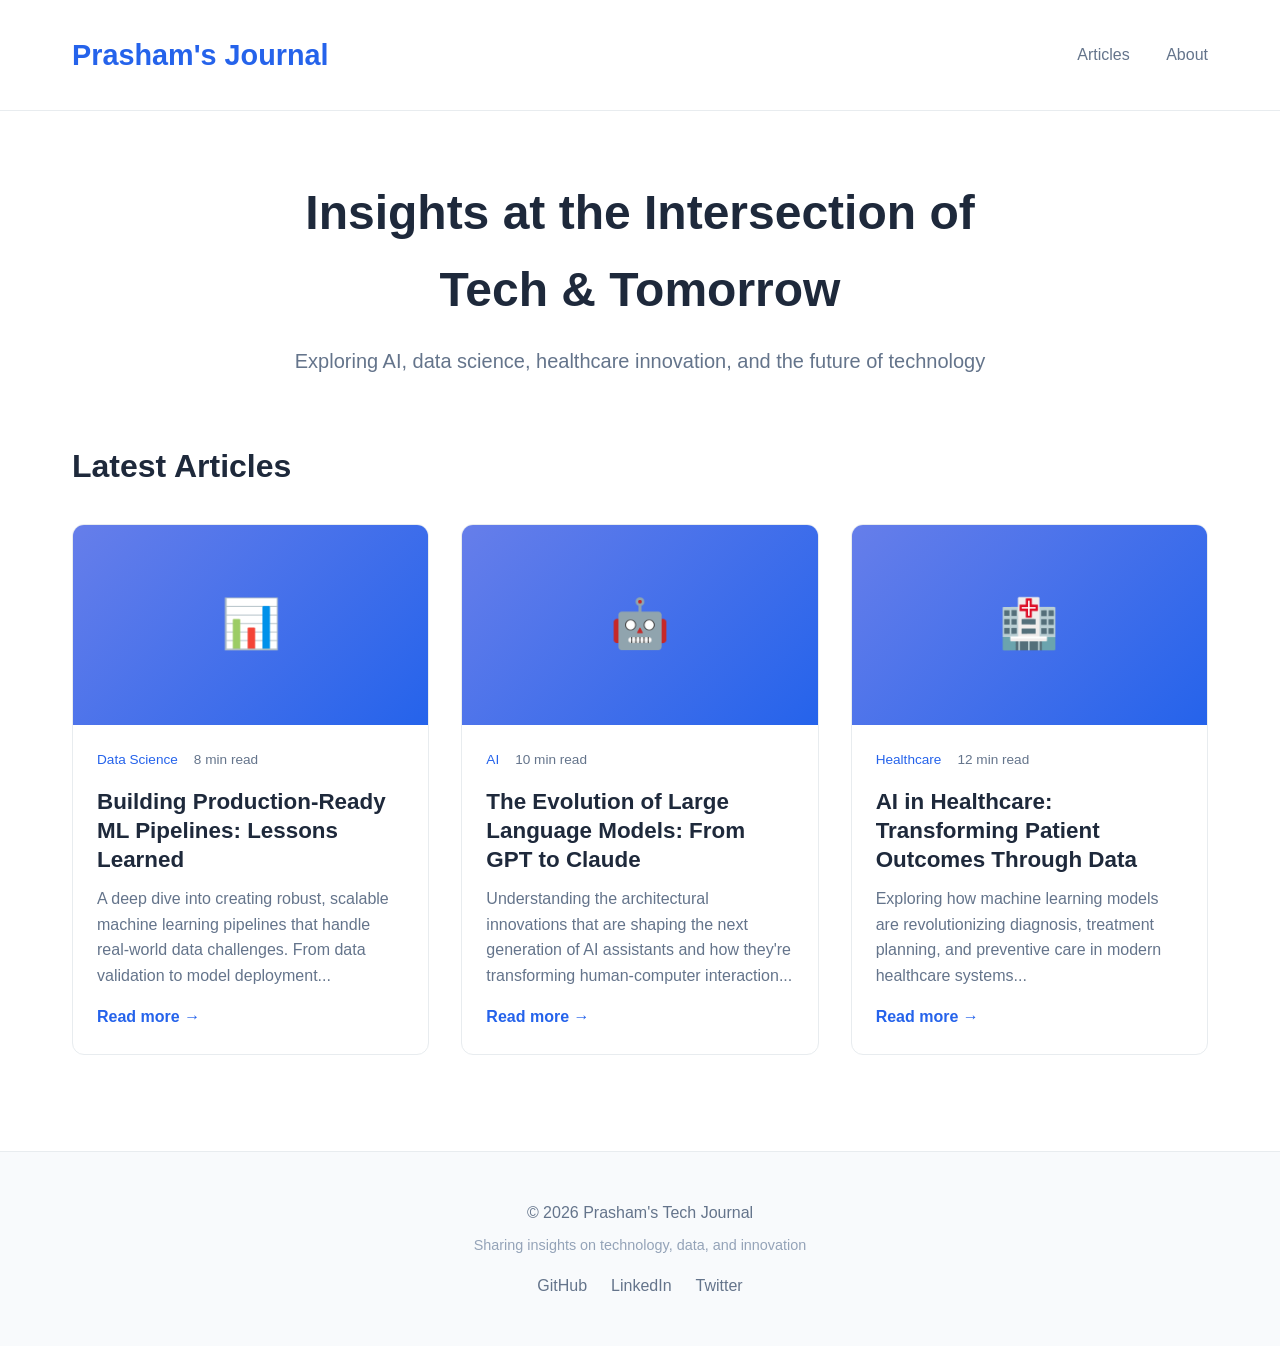
==== index.html @ 16e33901 "Initial commit - Blog website" ====
<!DOCTYPE html>
<html lang="en">
<head>
    <meta charset="UTF-8">
    <meta name="viewport" content="width=device-width, initial-scale=1.0">
    <title>Prasham's Tech Journal</title>
    <style>
        * {
            margin: 0;
            padding: 0;
            box-sizing: border-box;
        }

        body {
            font-family: -apple-system, BlinkMacSystemFont, 'Segoe UI', Roboto, Oxygen, Ubuntu, Cantarell, sans-serif;
            line-height: 1.6;
            color: #2c3e50;
            background: #ffffff;
        }

        /* Header */
        header {
            background: #ffffff;
            border-bottom: 1px solid #e8ecef;
            padding: 2rem 0;
            position: sticky;
            top: 0;
            z-index: 100;
        }

        .header-content {
            max-width: 1200px;
            margin: 0 auto;
            padding: 0 2rem;
            display: flex;
            justify-content: space-between;
            align-items: center;
        }

        .logo {
            font-size: 1.8rem;
            font-weight: 700;
            color: #2563eb;
            text-decoration: none;
            cursor: pointer;
        }

        nav a {
            margin-left: 2rem;
            color: #64748b;
            text-decoration: none;
            font-weight: 500;
            transition: color 0.3s;
            cursor: pointer;
        }

        nav a:hover {
            color: #2563eb;
        }

        /* Hero Section */
        .hero {
            max-width: 800px;
            margin: 4rem auto;
            padding: 0 2rem;
            text-align: center;
        }

        .hero h1 {
            font-size: 3rem;
            color: #1e293b;
            margin-bottom: 1rem;
            font-weight: 800;
        }

        .hero p {
            font-size: 1.25rem;
            color: #64748b;
            margin-bottom: 2rem;
        }

        /* Articles Grid */
        .articles-section {
            max-width: 1200px;
            margin: 4rem auto;
            padding: 0 2rem;
        }

        .section-title {
            font-size: 2rem;
            color: #1e293b;
            margin-bottom: 2rem;
            font-weight: 700;
        }

        .articles-grid {
            display: grid;
            grid-template-columns: repeat(auto-fill, minmax(350px, 1fr));
            gap: 2rem;
        }

        .article-card {
            background: white;
            border-radius: 12px;
            overflow: hidden;
            transition: transform 0.3s, box-shadow 0.3s;
            border: 1px solid #e8ecef;
            cursor: pointer;
        }

        .article-card:hover {
            transform: translateY(-4px);
            box-shadow: 0 12px 24px rgba(37, 99, 235, 0.1);
        }

        .article-image {
            width: 100%;
            height: 200px;
            background: linear-gradient(135deg, #667eea 0%, #2563eb 100%);
            display: flex;
            align-items: center;
            justify-content: center;
            color: white;
            font-size: 3rem;
        }

        .article-content {
            padding: 1.5rem;
        }

        .article-meta {
            display: flex;
            gap: 1rem;
            margin-bottom: 1rem;
            font-size: 0.85rem;
            color: #64748b;
        }

        .article-tag {
            color: #2563eb;
            font-weight: 500;
        }

        .article-title {
            font-size: 1.4rem;
            color: #1e293b;
            margin-bottom: 0.75rem;
            font-weight: 700;
            line-height: 1.3;
        }

        .article-excerpt {
            color: #64748b;
            line-height: 1.6;
            margin-bottom: 1rem;
        }

        .read-more {
            color: #2563eb;
            font-weight: 600;
            text-decoration: none;
            display: inline-flex;
            align-items: center;
            gap: 0.5rem;
            transition: gap 0.3s;
        }

        .read-more:hover {
            gap: 0.75rem;
        }

        /* Full Article View */
        .article-full {
            display: none;
            max-width: 800px;
            margin: 4rem auto;
            padding: 0 2rem;
        }

        .article-full.active {
            display: block;
        }

        .back-button {
            display: inline-flex;
            align-items: center;
            gap: 0.5rem;
            color: #2563eb;
            text-decoration: none;
            font-weight: 600;
            margin-bottom: 2rem;
            cursor: pointer;
            transition: gap 0.3s;
        }

        .back-button:hover {
            gap: 0.75rem;
        }

        .article-full-header {
            margin-bottom: 2rem;
            padding-bottom: 2rem;
            border-bottom: 1px solid #e8ecef;
        }

        .article-full-title {
            font-size: 2.5rem;
            color: #1e293b;
            margin-bottom: 1rem;
            font-weight: 800;
            line-height: 1.2;
        }

        .article-full-meta {
            display: flex;
            gap: 1.5rem;
            color: #64748b;
            font-size: 0.95rem;
        }

        .article-full-content {
            font-size: 1.1rem;
            line-height: 1.8;
            color: #374151;
        }

        .article-full-content h2 {
            font-size: 1.8rem;
            color: #1e293b;
            margin: 2.5rem 0 1rem 0;
            font-weight: 700;
        }

        .article-full-content h3 {
            font-size: 1.4rem;
            color: #1e293b;
            margin: 2rem 0 0.75rem 0;
            font-weight: 600;
        }

        .article-full-content p {
            margin-bottom: 1.5rem;
        }

        .article-full-content ul, .article-full-content ol {
            margin-bottom: 1.5rem;
            padding-left: 2rem;
        }

        .article-full-content li {
            margin-bottom: 0.5rem;
        }

        .article-full-content code {
            background: #f8fafc;
            padding: 0.2rem 0.4rem;
            border-radius: 4px;
            font-family: 'Monaco', 'Courier New', monospace;
            font-size: 0.9em;
            color: #2563eb;
        }

        .article-full-content pre {
            background: #1e293b;
            color: #e2e8f0;
            padding: 1.5rem;
            border-radius: 8px;
            overflow-x: auto;
            margin-bottom: 1.5rem;
        }

        .article-full-content pre code {
            background: none;
            padding: 0;
            color: #e2e8f0;
        }

        .article-full-content blockquote {
            border-left: 4px solid #2563eb;
            padding-left: 1.5rem;
            margin: 1.5rem 0;
            color: #64748b;
            font-style: italic;
        }

        /* Footer */
        footer {
            background: #f8fafc;
            border-top: 1px solid #e8ecef;
            padding: 3rem 0;
            margin-top: 6rem;
            text-align: center;
        }

        .footer-content {
            max-width: 1200px;
            margin: 0 auto;
            padding: 0 2rem;
        }

        .social-links {
            display: flex;
            justify-content: center;
            gap: 1.5rem;
            margin-top: 1rem;
        }

        .social-links a {
            color: #64748b;
            text-decoration: none;
            transition: color 0.3s;
        }

        .social-links a:hover {
            color: #2563eb;
        }

        /* About Section */
        .about-section {
            display: none;
            max-width: 800px;
            margin: 4rem auto;
            padding: 0 2rem;
        }

        .about-section.active {
            display: block;
        }

        .about-content {
            font-size: 1.1rem;
            line-height: 1.8;
            color: #374151;
        }

        /* Responsive */
        @media (max-width: 768px) {
            .hero h1 {
                font-size: 2rem;
            }

            .articles-grid {
                grid-template-columns: 1fr;
            }

            .article-full-title {
                font-size: 2rem;
            }

            nav {
                display: none;
            }
        }

        .hidden {
            display: none !important;
        }
    </style>
</head>
<body>
    <header>
        <div class="header-content">
            <a class="logo" onclick="showHome()">Prasham's Journal</a>
            <nav>
                <a onclick="showHome()">Articles</a>
                <a onclick="showAbout()">About</a>
            </nav>
        </div>
    </header>

    <!-- Home View -->
    <div id="homeView">
        <section class="hero">
            <h1>Insights at the Intersection of Tech & Tomorrow</h1>
            <p>Exploring AI, data science, healthcare innovation, and the future of technology</p>
        </section>

        <section class="articles-section">
            <h2 class="section-title">Latest Articles</h2>
            <div class="articles-grid" id="articlesGrid">
                <div class="article-card" onclick="showArticle(1)">
                    <div class="article-image">📊</div>
                    <div class="article-content">
                        <div class="article-meta">
                            <span class="article-tag">Data Science</span>
                            <span>8 min read</span>
                        </div>
                        <h3 class="article-title">Building Production-Ready ML Pipelines: Lessons Learned</h3>
                        <p class="article-excerpt">A deep dive into creating robust, scalable machine learning pipelines that handle real-world data challenges. From data validation to model deployment...</p>
                        <span class="read-more">Read more →</span>
                    </div>
                </div>

                <div class="article-card" onclick="showArticle(2)">
                    <div class="article-image">🤖</div>
                    <div class="article-content">
                        <div class="article-meta">
                            <span class="article-tag">AI</span>
                            <span>10 min read</span>
                        </div>
                        <h3 class="article-title">The Evolution of Large Language Models: From GPT to Claude</h3>
                        <p class="article-excerpt">Understanding the architectural innovations that are shaping the next generation of AI assistants and how they're transforming human-computer interaction...</p>
                        <span class="read-more">Read more →</span>
                    </div>
                </div>

                <div class="article-card" onclick="showArticle(3)">
                    <div class="article-image">🏥</div>
                    <div class="article-content">
                        <div class="article-meta">
                            <span class="article-tag">Healthcare</span>
                            <span>12 min read</span>
                        </div>
                        <h3 class="article-title">AI in Healthcare: Transforming Patient Outcomes Through Data</h3>
                        <p class="article-excerpt">Exploring how machine learning models are revolutionizing diagnosis, treatment planning, and preventive care in modern healthcare systems...</p>
                        <span class="read-more">Read more →</span>
                    </div>
                </div>
            </div>
        </section>
    </div>

    <!-- Article Full View -->
    <div id="articleView" class="article-full">
        <a class="back-button" onclick="showHome()">← Back to articles</a>
        <div id="articleContent"></div>
    </div>

    <!-- About Section -->
    <div id="aboutView" class="about-section">
        <a class="back-button" onclick="showHome()">← Back to articles</a>
        <h1 class="section-title">About</h1>
        <div class="about-content">
            <p>Welcome to my corner of the internet where I share insights on technology, data science, and innovation.</p>
            
            <p>I'm Prasham, currently pursuing my MS in Information Systems at Northeastern University. My passion lies at the intersection of data science, machine learning, and real-world problem-solving.</p>
            
            <p>Through this blog, I explore emerging trends in AI, share practical experiences from building data pipelines and ML systems, and discuss how technology is reshaping industries from healthcare to finance.</p>
            
            <p>When I'm not writing code or analyzing data, you'll find me exploring new technologies, contributing to open-source projects, and learning something new every day.</p>
        </div>
    </div>

    <footer>
        <div class="footer-content">
            <p style="color: #64748b; margin-bottom: 0.5rem;">© 2026 Prasham's Tech Journal</p>
            <p style="color: #94a3b8; font-size: 0.9rem;">Sharing insights on technology, data, and innovation</p>
            <div class="social-links">
                <a href="https://github.com/yourusername" target="_blank">GitHub</a>
                <a href="https://linkedin.com/in/yourusername" target="_blank">LinkedIn</a>
                <a href="https://twitter.com/yourusername" target="_blank">Twitter</a>
            </div>
        </div>
    </footer>

    <script>
        // Sample article data - Replace with your own articles
        const articles = {
            1: {
                title: "Building Production-Ready ML Pipelines: Lessons Learned",
                tag: "Data Science",
                readTime: "8 min read",
                date: "January 25, 2026",
                content: `
                    <h2>Introduction</h2>
                    <p>Building machine learning pipelines that work reliably in production is one of the most challenging aspects of data science. While training a model in a Jupyter notebook is straightforward, deploying it to serve real users requires careful consideration of data quality, model monitoring, and system design.</p>

                    <p>Over the past year, I've built several ML pipelines from scratch, and I've learned valuable lessons about what makes them robust and maintainable. In this article, I'll share the key principles and practices that have helped me create production-ready systems.</p>

                    <h2>The Foundation: Data Validation</h2>
                    <p>The most critical component of any ML pipeline isn't the model—it's the data validation layer. Your model is only as good as the data it receives, and production data is messy, inconsistent, and full of surprises.</p>

                    <p>Here's what I've learned to validate:</p>
                    <ul>
                        <li>Schema validation: Ensure columns exist and have expected types</li>
                        <li>Value ranges: Check that numerical features fall within reasonable bounds</li>
                        <li>Missing data patterns: Monitor which fields are null and how often</li>
                        <li>Distribution drift: Compare incoming data distributions to training data</li>
                    </ul>

                    <h2>Handling Data Leakage</h2>
                    <p>One of the most insidious problems in ML pipelines is data leakage. I once built a model that achieved 95% accuracy in validation but completely failed in production. The culprit? A feature that inadvertently contained information about the target variable.</p>

                    <p>The lesson: Always implement strict temporal splits in your data, ensure your feature engineering pipeline can't access future information, and regularly audit your features for potential leakage.</p>

                    <h2>Model Deployment Strategies</h2>
                    <p>Deploying models safely requires more than just putting them behind an API. I've found that implementing a phased rollout strategy is essential. Start with a small percentage of traffic, monitor key metrics closely, and gradually increase exposure as confidence builds.</p>

                    <h3>Key Metrics to Monitor</h3>
                    <ul>
                        <li>Prediction latency and throughput</li>
                        <li>Model accuracy on live data</li>
                        <li>Feature distribution shifts</li>
                        <li>System resource utilization</li>
                    </ul>

                    <h2>Conclusion</h2>
                    <p>Building production ML pipelines is as much about engineering discipline as it is about data science. The key is to start with strong foundations—robust data validation, careful feature engineering, and comprehensive monitoring—and iterate from there.</p>

                    <p>Remember: a simple model that runs reliably in production is infinitely more valuable than a complex model that only works on your laptop.</p>
                `
            },
            2: {
                title: "The Evolution of Large Language Models: From GPT to Claude",
                tag: "AI",
                readTime: "10 min read",
                date: "January 20, 2026",
                content: `
                    <h2>The Transformer Revolution</h2>
                    <p>The story of modern large language models begins with a single paper: "Attention Is All You Need" published by Google researchers in 2017. This paper introduced the Transformer architecture, which would become the foundation for every major language model we use today.</p>

                    <p>What made Transformers special? Unlike previous sequence models that processed text word by word, Transformers could attend to all words simultaneously, capturing long-range dependencies and contextual relationships that earlier models missed.</p>

                    <h2>The GPT Family: Scaling Up</h2>
                    <p>OpenAI's GPT (Generative Pre-trained Transformer) series demonstrated that language models could be dramatically improved simply by making them bigger and training them on more data. Each iteration brought new capabilities:</p>

                    <ul>
                        <li><strong>GPT-1 (2018):</strong> Showed that pre-training on large text corpora could improve downstream tasks</li>
                        <li><strong>GPT-2 (2019):</strong> Generated surprisingly coherent text, raising concerns about misuse</li>
                        <li><strong>GPT-3 (2020):</strong> Achieved few-shot learning, performing new tasks from just a few examples</li>
                        <li><strong>GPT-4 (2023):</strong> Added multimodal capabilities and significantly improved reasoning</li>
                    </ul>

                    <h2>Claude: A Different Approach</h2>
                    <p>Anthropic's Claude represents a different philosophy in AI development. Rather than simply maximizing capabilities, Claude's development has focused on safety, helpfulness, and harmlessness from the ground up.</p>

                    <p>The key innovation is Constitutional AI, a training approach where the model learns to critique and revise its own responses according to a set of principles. This creates models that are not just powerful, but also aligned with human values.</p>

                    <h2>The Technical Challenges</h2>
                    <p>Building these models isn't just about throwing more compute at the problem. Engineers face incredible challenges:</p>

                    <h3>Training Stability</h3>
                    <p>Training models with billions of parameters is notoriously unstable. Small changes in learning rates or initialization can cause training to diverge, wasting millions of dollars in compute costs.</p>

                    <h3>Context Length</h3>
                    <p>The Transformer's attention mechanism scales quadratically with sequence length, making long contexts prohibitively expensive. Recent innovations like flash attention and sparse attention patterns are making longer contexts feasible.</p>

                    <h2>What's Next?</h2>
                    <p>The field is moving rapidly in several directions. We're seeing progress in multimodal models that can understand images, video, and audio alongside text. Researchers are exploring ways to make models more efficient, reducing the enormous computational costs of current systems.</p>

                    <p>Perhaps most exciting is work on improving reasoning capabilities. Current models often struggle with multi-step logical reasoning and mathematical problem-solving. The next generation of models will likely be much better at these tasks.</p>

                    <h2>Conclusion</h2>
                    <p>We're still in the early days of large language models. As impressive as GPT-4 and Claude are, they're likely just the beginning. The combination of better architectures, more efficient training methods, and a deeper understanding of alignment will lead to AI systems that are more capable, more reliable, and more beneficial to humanity.</p>
                `
            },
            3: {
                title: "AI in Healthcare: Transforming Patient Outcomes Through Data",
                tag: "Healthcare",
                readTime: "12 min read",
                date: "January 15, 2026",
                content: `
                    <h2>The Healthcare Data Revolution</h2>
                    <p>Healthcare is drowning in data. Every patient visit, lab test, imaging scan, and genetic sequencing generates massive amounts of information. Yet, historically, much of this data has been siloed, unstructured, and underutilized. AI is changing that, transforming how we diagnose diseases, plan treatments, and predict outcomes.</p>

                    <h2>Medical Imaging: AI's First Success Story</h2>
                    <p>Medical imaging was one of the first areas where AI demonstrated superhuman performance. Deep learning models can now detect patterns in X-rays, CT scans, and MRIs that human radiologists might miss.</p>

                    <h3>Real-World Impact</h3>
                    <p>At many hospitals, AI systems now serve as a "second reader," flagging potentially concerning findings for radiologists to review. Studies have shown that AI-assisted diagnosis can:</p>
                    <ul>
                        <li>Reduce false negatives in cancer screening by up to 15%</li>
                        <li>Decrease time-to-diagnosis for critical conditions like stroke</li>
                        <li>Free up radiologists to focus on complex cases requiring human judgment</li>
                    </ul>

                    <h2>Predictive Analytics: Preventing Problems Before They Start</h2>
                    <p>Perhaps even more powerful than diagnosis is prediction. Machine learning models can analyze electronic health records to identify patients at high risk of complications before they occur.</p>

                    <h3>Sepsis Prediction</h3>
                    <p>Sepsis, a life-threatening response to infection, kills over 250,000 Americans annually. Early detection is crucial, but symptoms are often subtle and easy to miss.</p>

                    <p>AI models trained on vital signs, lab results, and clinical notes can predict sepsis onset hours before traditional methods, giving clinicians precious time to intervene. Some hospitals using these systems have reduced sepsis mortality by over 20%.</p>

                    <h2>Drug Discovery: Accelerating the Pipeline</h2>
                    <p>Developing new drugs traditionally takes 10-15 years and costs billions of dollars. AI is compressing these timelines dramatically by predicting which molecules are likely to be effective, safe, and manufacturable.</p>

                    <p>AlphaFold's breakthrough in protein structure prediction has been particularly transformative. By accurately predicting how proteins fold, it's helping researchers understand disease mechanisms and design better drugs.</p>

                    <h2>The Challenges Ahead</h2>
                    <p>Despite enormous promise, AI in healthcare faces significant hurdles:</p>

                    <h3>Data Quality and Bias</h3>
                    <p>Healthcare data is messy, inconsistent, and often biased. Models trained predominantly on data from certain demographic groups may perform poorly for others. Ensuring fairness and equity is critical.</p>

                    <h3>Clinical Integration</h3>
                    <p>The best AI model is useless if clinicians don't trust it or can't integrate it into their workflow. Systems need to be transparent, explainable, and designed with end-users in mind.</p>

                    <h3>Regulatory Complexity</h3>
                    <p>Medical AI systems must meet rigorous safety and efficacy standards. Regulatory frameworks are still evolving to keep pace with rapid technological advancement.</p>

                    <h2>Privacy and Security</h2>
                    <p>Healthcare data is among the most sensitive information we have. Ensuring that AI systems protect patient privacy while still enabling valuable insights requires sophisticated techniques like federated learning and differential privacy.</p>

                    <h2>The Path Forward</h2>
                    <p>The future of AI in healthcare isn't about replacing doctors—it's about augmenting their capabilities. AI can handle routine tasks, flag potential issues, and provide decision support, freeing clinicians to focus on what humans do best: empathy, judgment, and complex reasoning.</p>

                    <p>As these technologies mature, we'll likely see:</p>
                    <ul>
                        <li>Truly personalized medicine, with treatments tailored to individual genetic profiles</li>
                        <li>Proactive healthcare that prevents disease rather than just treating it</li>
                        <li>Democratized access to expert-level care, even in underserved areas</li>
                    </ul>

                    <h2>Conclusion</h2>
                    <p>AI in healthcare is not science fiction—it's happening now, in hospitals and clinics around the world. While challenges remain, the potential to save lives, reduce suffering, and make healthcare more effective and accessible is too great to ignore.</p>

                    <p>The question isn't whether AI will transform healthcare, but how quickly we can do it responsibly, ensuring that these powerful tools benefit everyone equitably.</p>
                `
            }
        };

        // Navigation functions
        function showHome() {
            document.getElementById('homeView').classList.remove('hidden');
            document.getElementById('articleView').classList.remove('active');
            document.getElementById('aboutView').classList.remove('active');
            window.scrollTo(0, 0);
        }

        function showAbout() {
            document.getElementById('homeView').classList.add('hidden');
            document.getElementById('articleView').classList.remove('active');
            document.getElementById('aboutView').classList.add('active');
            window.scrollTo(0, 0);
        }

        function showArticle(articleId) {
            const article = articles[articleId];
            if (!article) return;

            const articleContent = document.getElementById('articleContent');
            articleContent.innerHTML = `
                <div class="article-full-header">
                    <h1 class="article-full-title">${article.title}</h1>
                    <div class="article-full-meta">
                        <span class="article-tag">${article.tag}</span>
                        <span>${article.readTime}</span>
                        <span>${article.date}</span>
                    </div>
                </div>
                <div class="article-full-content">
                    ${article.content}
                </div>
            `;

            document.getElementById('homeView').classList.add('hidden');
            document.getElementById('aboutView').classList.remove('active');
            document.getElementById('articleView').classList.add('active');
            window.scrollTo(0, 0);
        }
    </script>
</body>
</html>
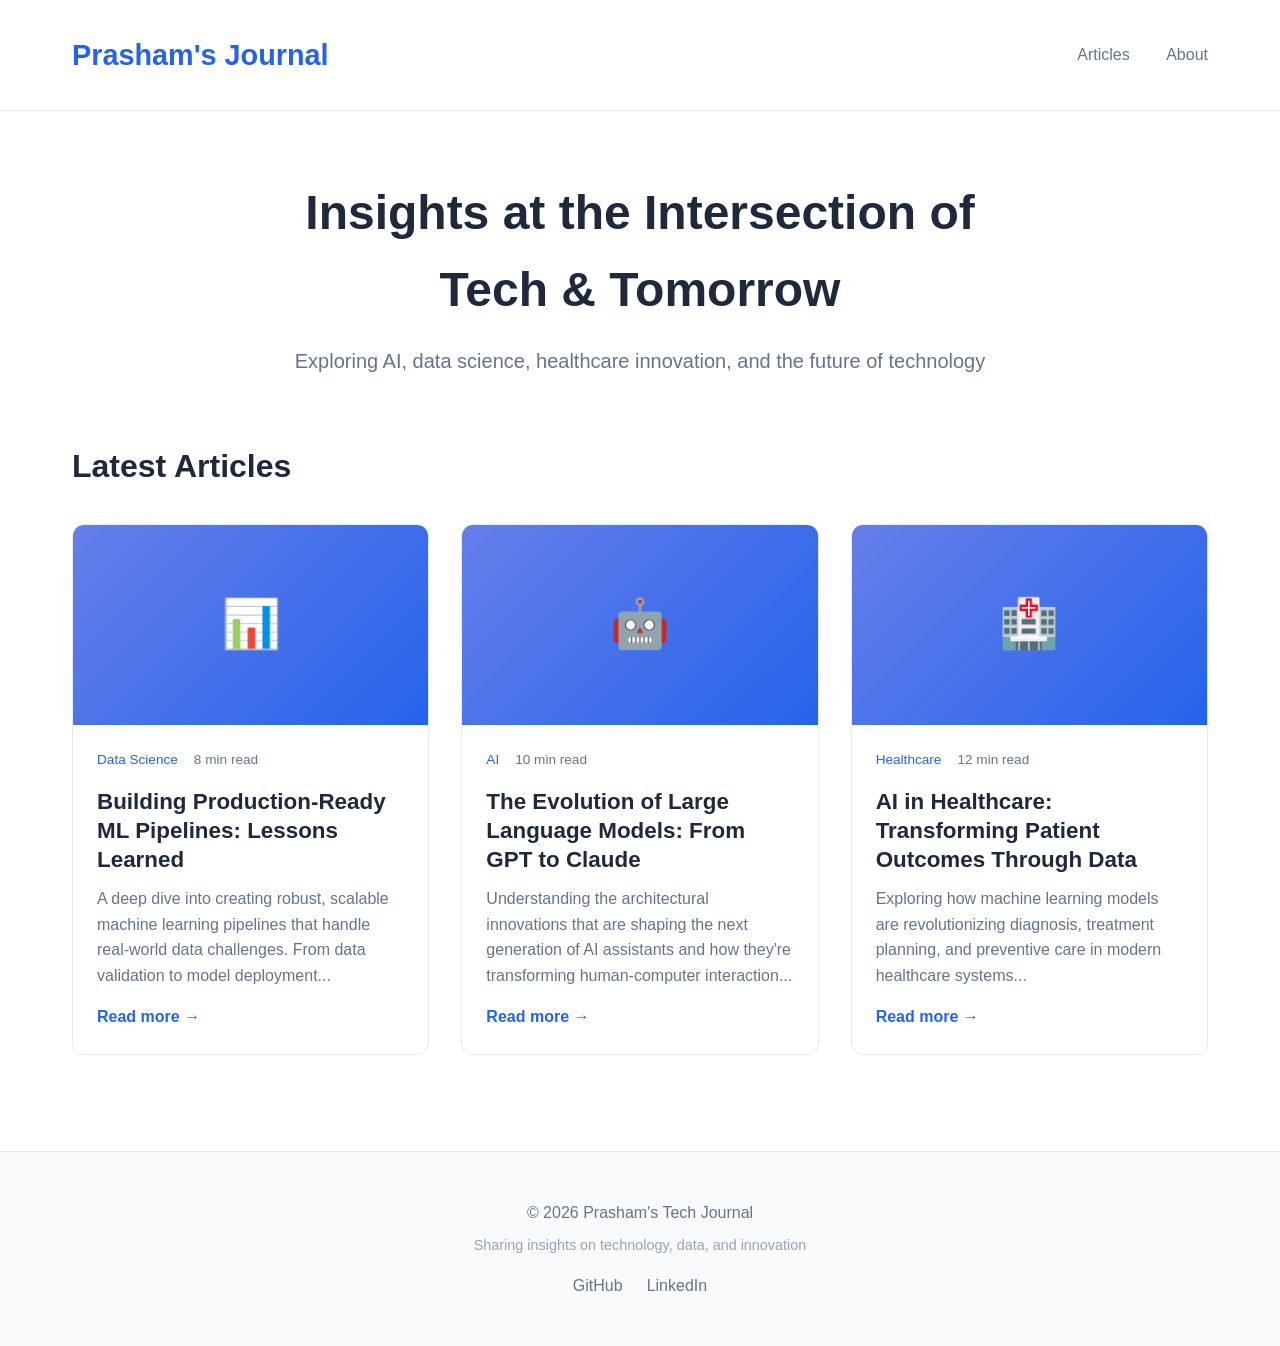
==== commit d8e364a5: "Linkedin" ====
--- a/index.html
+++ b/index.html
@@ -446,9 +446,8 @@
             <p style="color: #64748b; margin-bottom: 0.5rem;">© 2026 Prasham's Tech Journal</p>
             <p style="color: #94a3b8; font-size: 0.9rem;">Sharing insights on technology, data, and innovation</p>
             <div class="social-links">
-                <a href="https://github.com/yourusername" target="_blank">GitHub</a>
-                <a href="https://linkedin.com/in/yourusername" target="_blank">LinkedIn</a>
-                <a href="https://twitter.com/yourusername" target="_blank">Twitter</a>
+                <a href="https://github.com/PrashamNagda" target="_blank">GitHub</a>
+                <a href="https://www.linkedin.com/in/prasham-nagda-a877321b6/" target="_blank">LinkedIn</a>
             </div>
         </div>
     </footer>
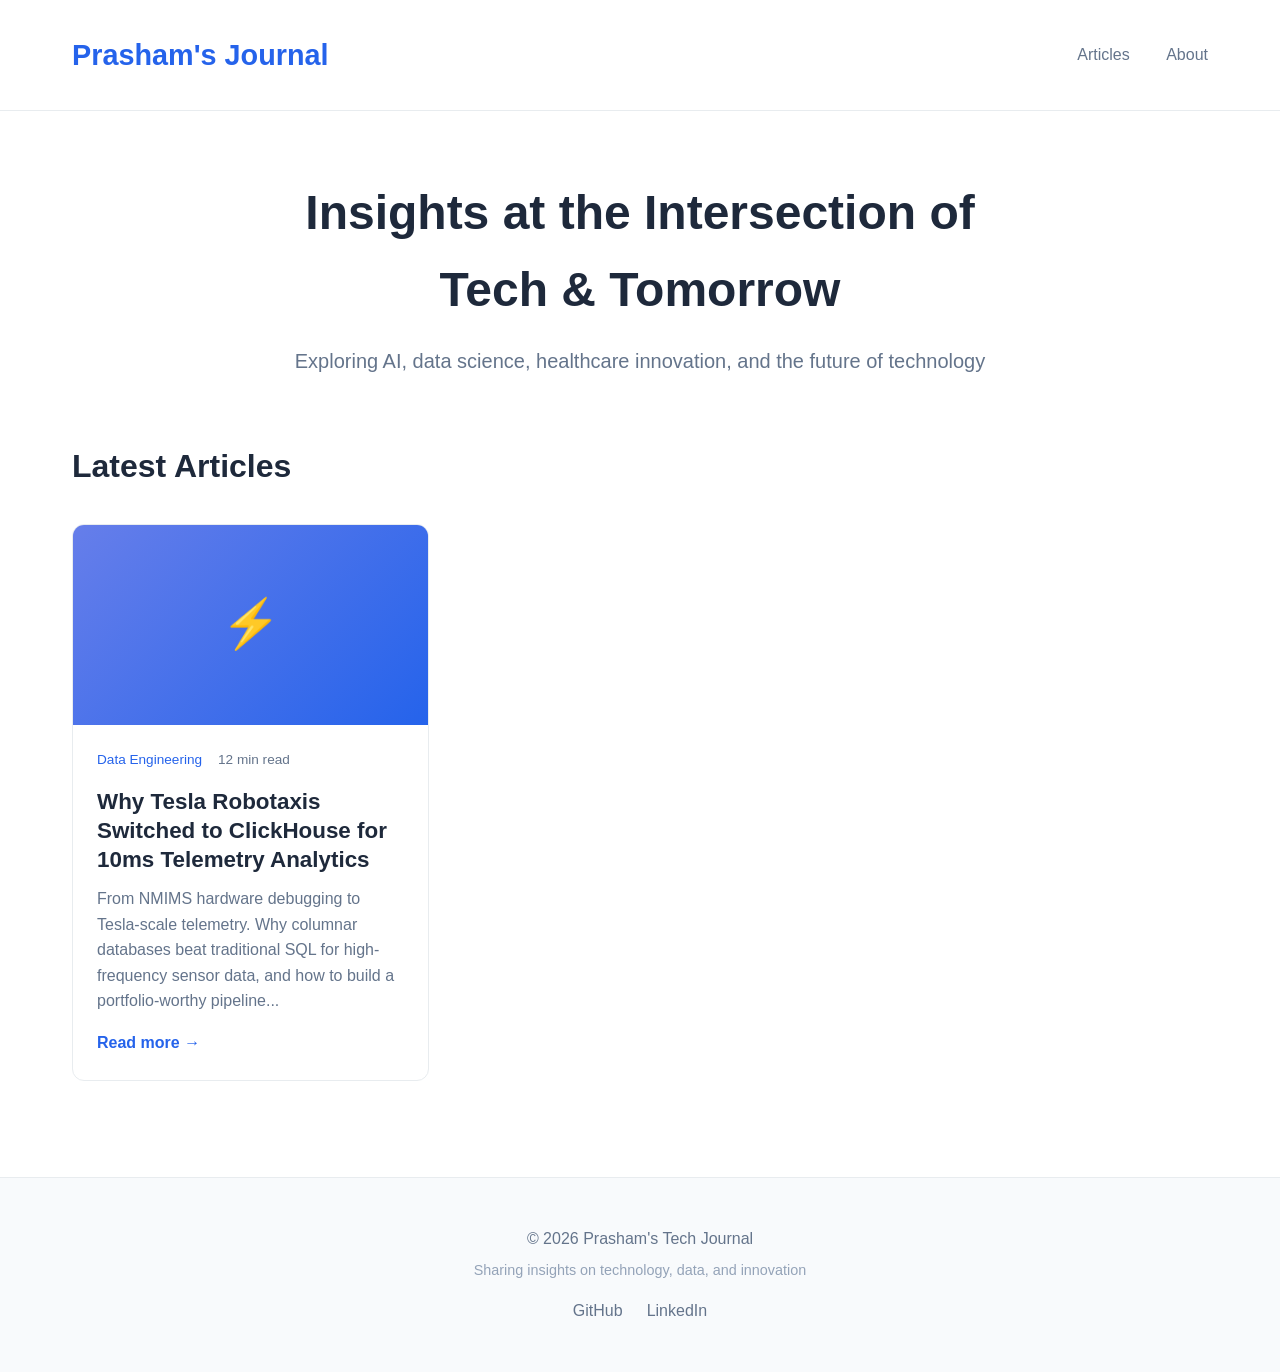
==== commit 43a0401e: "Tesla" ====
--- a/index.html
+++ b/index.html
@@ -379,40 +379,14 @@
             <h2 class="section-title">Latest Articles</h2>
             <div class="articles-grid" id="articlesGrid">
                 <div class="article-card" onclick="showArticle(1)">
-                    <div class="article-image">📊</div>
+                    <div class="article-image">⚡</div>
                     <div class="article-content">
                         <div class="article-meta">
-                            <span class="article-tag">Data Science</span>
-                            <span>8 min read</span>
-                        </div>
-                        <h3 class="article-title">Building Production-Ready ML Pipelines: Lessons Learned</h3>
-                        <p class="article-excerpt">A deep dive into creating robust, scalable machine learning pipelines that handle real-world data challenges. From data validation to model deployment...</p>
-                        <span class="read-more">Read more →</span>
-                    </div>
-                </div>
-
-                <div class="article-card" onclick="showArticle(2)">
-                    <div class="article-image">🤖</div>
-                    <div class="article-content">
-                        <div class="article-meta">
-                            <span class="article-tag">AI</span>
-                            <span>10 min read</span>
-                        </div>
-                        <h3 class="article-title">The Evolution of Large Language Models: From GPT to Claude</h3>
-                        <p class="article-excerpt">Understanding the architectural innovations that are shaping the next generation of AI assistants and how they're transforming human-computer interaction...</p>
-                        <span class="read-more">Read more →</span>
-                    </div>
-                </div>
-
-                <div class="article-card" onclick="showArticle(3)">
-                    <div class="article-image">🏥</div>
-                    <div class="article-content">
-                        <div class="article-meta">
-                            <span class="article-tag">Healthcare</span>
+                            <span class="article-tag">Data Engineering</span>
                             <span>12 min read</span>
                         </div>
-                        <h3 class="article-title">AI in Healthcare: Transforming Patient Outcomes Through Data</h3>
-                        <p class="article-excerpt">Exploring how machine learning models are revolutionizing diagnosis, treatment planning, and preventive care in modern healthcare systems...</p>
+                        <h3 class="article-title">Why Tesla Robotaxis Switched to ClickHouse for 10ms Telemetry Analytics</h3>
+                        <p class="article-excerpt">From NMIMS hardware debugging to Tesla-scale telemetry. Why columnar databases beat traditional SQL for high-frequency sensor data, and how to build a portfolio-worthy pipeline...</p>
                         <span class="read-more">Read more →</span>
                     </div>
                 </div>
@@ -456,155 +430,64 @@
         // Sample article data - Replace with your own articles
         const articles = {
             1: {
-                title: "Building Production-Ready ML Pipelines: Lessons Learned",
-                tag: "Data Science",
-                readTime: "8 min read",
-                date: "January 25, 2026",
+                title: "Why Tesla Robotaxis Switched to ClickHouse for 10ms Telemetry Analytics",
+                tag: "Data Engineering",
+                readTime: "12 min read",
+                date: "January 27, 2026",
                 content: `
-                    <h2>Introduction</h2>
-                    <p>Building machine learning pipelines that work reliably in production is one of the most challenging aspects of data science. While training a model in a Jupyter notebook is straightforward, deploying it to serve real users requires careful consideration of data quality, model monitoring, and system design.</p>
-
-                    <p>Over the past year, I've built several ML pipelines from scratch, and I've learned valuable lessons about what makes them robust and maintainable. In this article, I'll share the key principles and practices that have helped me create production-ready systems.</p>
-
-                    <h2>The Foundation: Data Validation</h2>
-                    <p>The most critical component of any ML pipeline isn't the model—it's the data validation layer. Your model is only as good as the data it receives, and production data is messy, inconsistent, and full of surprises.</p>
-
-                    <p>Here's what I've learned to validate:</p>
+                    <p><em>Listen, if you're still trying to pipe high-frequency sensor data into a standard relational database, you're not just behind—you're basically trying to win a Formula 1 race in a rickshaw.</em></p>
+
+                    <p>Back at NMIMS Mumbai, I was knee-deep in hardware, debugging drivetrain faults for Drishti Works beach robots. The real headache? We had a 40% fault rate because we couldn't see the data fast enough to stop a failure before it happened. We were flying blind. Fast forward to my time at Northeastern, and the scale has shifted from a few robots to millions of devices.</p>
+
+                    <p>In 2026, the industry standard for this kind of "holy crap, that's a lot of data" problem isn't Postgres or even a standard Snowflake setup. It's ClickHouse. Here's why the big players like Tesla are ditching traditional row-based storage for columnar speed, and how you can build a pipeline that recruiters will actually respect.</p>
+
+                    <h2>The 1TB/Hour Problem: Why Postgres Chokes</h2>
+                    
+                    <p>Most people start with Postgres because it's reliable. But when you're dealing with Tesla-level telemetry—think GPS, battery thermals, LiDAR state, and drivetrain torque—you're hitting millions of rows per second.</p>
+
+                    <p>Postgres is row-oriented. To find the average battery temp of every Model 3 in Boston over the last hour, it has to scan every single row and every single column in those rows. It's slow. It's expensive. It's a bottleneck.</p>
+
+                    <p>ClickHouse is column-oriented. If you only need "Temperature" and "Timestamp," it only reads those two columns. It ignores the rest of the metadata. On the HackerNews frontpage, the consensus is clear: for OLAP (Online Analytical Processing) at the edge, if you aren't using a columnar store, you're burning money on compute.</p>
+
+                    <h2>The Real-World Stack: Tinybird + ClickHouse + Kafka</h2>
+                    
+                    <p>In 2026, nobody is manually writing <code>INSERT</code> statements for telemetry. The architecture shipping at top-tier startups looks like this:</p>
+
+                    <ol>
+                        <li><strong>The Edge (The "NMIMS" Layer):</strong> ESP32-S3 or Coral TPUs running Zephyr RTOS stream compact Protobuf messages over MQTT.</li>
+                        <li><strong>The Pipeline:</strong> A Kafka or Redpanda cluster ingests the firehose.</li>
+                        <li><strong>The Storage:</strong> ClickHouse consumes directly from Kafka via the <code>Kafka Storage Engine</code>. No intermediate "glue" code that breaks at 3 AM.</li>
+                        <li><strong>The API:</strong> Tinybird sits on top of ClickHouse, turning SQL queries into high-performance REST APIs in seconds.</li>
+                    </ol>
+
+                    <p>When I built the duplicate detection dashboard at SynapZen, the real win wasn't just the ML model; it was the Streamlit + PostgreSQL speed. But if I had 11.5 million records instead of 11.5k, Postgres would have folded. Switching to a ClickHouse-backed engine is how you go from "student project" to "enterprise-grade."</p>
+
+                    <h2>The "Secret Sauce": MergeTree Engines</h2>
+                    
+                    <p>If a recruiter asks how you handle high-frequency inserts, don't say "I just save it." Mention the MergeTree engine family.</p>
+
+                    <p>ClickHouse doesn't update rows. It writes parts and merges them in the background. It's designed for immutable, timestamped data. This is exactly what I needed back when I was doing solar power management—writing data as it happens and letting the engine handle the heavy lifting.</p>
+
+                    <p><strong>Pro Tip:</strong> In 2026, use <code>ReplicatedMergeTree</code> with ClickHouse Keeper. It's the "total jugaad" for high availability without the complexity of Zookeeper.</p>
+
+                    <h2>Implementation: How to Build This for Your Portfolio</h2>
+                    
+                    <p>Don't just talk about it—ship it. Here is the exact roadmap I'm using to level up my own portfolio:</p>
+
                     <ul>
-                        <li>Schema validation: Ensure columns exist and have expected types</li>
-                        <li>Value ranges: Check that numerical features fall within reasonable bounds</li>
-                        <li>Missing data patterns: Monitor which fields are null and how often</li>
-                        <li>Distribution drift: Compare incoming data distributions to training data</li>
+                        <li><strong>Step 1: The Mock Firehose.</strong> Use a Python script to mimic 100 "robots" sending JSON telemetry to a Kafka topic.</li>
+                        <li><strong>Step 2: The Direct Consume.</strong> Set up a ClickHouse table with the <code>ENGINE = Kafka</code> setting. Let ClickHouse pull the data itself.</li>
+                        <li><strong>Step 3: The Aggregate.</strong> Create a Materialized View. This is the 2026 way to pre-calculate averages (like my 18% solar efficiency metrics) so your dashboard loads in 10ms, not 10 seconds.</li>
+                        <li><strong>Step 4: The Frontend.</strong> Connect it to Grafana or Evidence.dev.</li>
                     </ul>
 
-                    <h2>Handling Data Leakage</h2>
-                    <p>One of the most insidious problems in ML pipelines is data leakage. I once built a model that achieved 95% accuracy in validation but completely failed in production. The culprit? A feature that inadvertently contained information about the target variable.</p>
-
-                    <p>The lesson: Always implement strict temporal splits in your data, ensure your feature engineering pipeline can't access future information, and regularly audit your features for potential leakage.</p>
-
-                    <h2>Model Deployment Strategies</h2>
-                    <p>Deploying models safely requires more than just putting them behind an API. I've found that implementing a phased rollout strategy is essential. Start with a small percentage of traffic, monitor key metrics closely, and gradually increase exposure as confidence builds.</p>
-
-                    <h3>Key Metrics to Monitor</h3>
-                    <ul>
-                        <li>Prediction latency and throughput</li>
-                        <li>Model accuracy on live data</li>
-                        <li>Feature distribution shifts</li>
-                        <li>System resource utilization</li>
-                    </ul>
-
-                    <h2>Conclusion</h2>
-                    <p>Building production ML pipelines is as much about engineering discipline as it is about data science. The key is to start with strong foundations—robust data validation, careful feature engineering, and comprehensive monitoring—and iterate from there.</p>
-
-                    <p>Remember: a simple model that runs reliably in production is infinitely more valuable than a complex model that only works on your laptop.</p>
-                `
-            },
-            2: {
-                title: "The Evolution of Large Language Models: From GPT to Claude",
-                tag: "AI",
-                readTime: "10 min read",
-                date: "January 20, 2026",
-                content: `
-                    <h2>The Transformer Revolution</h2>
-                    <p>The story of modern large language models begins with a single paper: "Attention Is All You Need" published by Google researchers in 2017. This paper introduced the Transformer architecture, which would become the foundation for every major language model we use today.</p>
-
-                    <p>What made Transformers special? Unlike previous sequence models that processed text word by word, Transformers could attend to all words simultaneously, capturing long-range dependencies and contextual relationships that earlier models missed.</p>
-
-                    <h2>The GPT Family: Scaling Up</h2>
-                    <p>OpenAI's GPT (Generative Pre-trained Transformer) series demonstrated that language models could be dramatically improved simply by making them bigger and training them on more data. Each iteration brought new capabilities:</p>
-
-                    <ul>
-                        <li><strong>GPT-1 (2018):</strong> Showed that pre-training on large text corpora could improve downstream tasks</li>
-                        <li><strong>GPT-2 (2019):</strong> Generated surprisingly coherent text, raising concerns about misuse</li>
-                        <li><strong>GPT-3 (2020):</strong> Achieved few-shot learning, performing new tasks from just a few examples</li>
-                        <li><strong>GPT-4 (2023):</strong> Added multimodal capabilities and significantly improved reasoning</li>
-                    </ul>
-
-                    <h2>Claude: A Different Approach</h2>
-                    <p>Anthropic's Claude represents a different philosophy in AI development. Rather than simply maximizing capabilities, Claude's development has focused on safety, helpfulness, and harmlessness from the ground up.</p>
-
-                    <p>The key innovation is Constitutional AI, a training approach where the model learns to critique and revise its own responses according to a set of principles. This creates models that are not just powerful, but also aligned with human values.</p>
-
-                    <h2>The Technical Challenges</h2>
-                    <p>Building these models isn't just about throwing more compute at the problem. Engineers face incredible challenges:</p>
-
-                    <h3>Training Stability</h3>
-                    <p>Training models with billions of parameters is notoriously unstable. Small changes in learning rates or initialization can cause training to diverge, wasting millions of dollars in compute costs.</p>
-
-                    <h3>Context Length</h3>
-                    <p>The Transformer's attention mechanism scales quadratically with sequence length, making long contexts prohibitively expensive. Recent innovations like flash attention and sparse attention patterns are making longer contexts feasible.</p>
-
-                    <h2>What's Next?</h2>
-                    <p>The field is moving rapidly in several directions. We're seeing progress in multimodal models that can understand images, video, and audio alongside text. Researchers are exploring ways to make models more efficient, reducing the enormous computational costs of current systems.</p>
-
-                    <p>Perhaps most exciting is work on improving reasoning capabilities. Current models often struggle with multi-step logical reasoning and mathematical problem-solving. The next generation of models will likely be much better at these tasks.</p>
-
-                    <h2>Conclusion</h2>
-                    <p>We're still in the early days of large language models. As impressive as GPT-4 and Claude are, they're likely just the beginning. The combination of better architectures, more efficient training methods, and a deeper understanding of alignment will lead to AI systems that are more capable, more reliable, and more beneficial to humanity.</p>
-                `
-            },
-            3: {
-                title: "AI in Healthcare: Transforming Patient Outcomes Through Data",
-                tag: "Healthcare",
-                readTime: "12 min read",
-                date: "January 15, 2026",
-                content: `
-                    <h2>The Healthcare Data Revolution</h2>
-                    <p>Healthcare is drowning in data. Every patient visit, lab test, imaging scan, and genetic sequencing generates massive amounts of information. Yet, historically, much of this data has been siloed, unstructured, and underutilized. AI is changing that, transforming how we diagnose diseases, plan treatments, and predict outcomes.</p>
-
-                    <h2>Medical Imaging: AI's First Success Story</h2>
-                    <p>Medical imaging was one of the first areas where AI demonstrated superhuman performance. Deep learning models can now detect patterns in X-rays, CT scans, and MRIs that human radiologists might miss.</p>
-
-                    <h3>Real-World Impact</h3>
-                    <p>At many hospitals, AI systems now serve as a "second reader," flagging potentially concerning findings for radiologists to review. Studies have shown that AI-assisted diagnosis can:</p>
-                    <ul>
-                        <li>Reduce false negatives in cancer screening by up to 15%</li>
-                        <li>Decrease time-to-diagnosis for critical conditions like stroke</li>
-                        <li>Free up radiologists to focus on complex cases requiring human judgment</li>
-                    </ul>
-
-                    <h2>Predictive Analytics: Preventing Problems Before They Start</h2>
-                    <p>Perhaps even more powerful than diagnosis is prediction. Machine learning models can analyze electronic health records to identify patients at high risk of complications before they occur.</p>
-
-                    <h3>Sepsis Prediction</h3>
-                    <p>Sepsis, a life-threatening response to infection, kills over 250,000 Americans annually. Early detection is crucial, but symptoms are often subtle and easy to miss.</p>
-
-                    <p>AI models trained on vital signs, lab results, and clinical notes can predict sepsis onset hours before traditional methods, giving clinicians precious time to intervene. Some hospitals using these systems have reduced sepsis mortality by over 20%.</p>
-
-                    <h2>Drug Discovery: Accelerating the Pipeline</h2>
-                    <p>Developing new drugs traditionally takes 10-15 years and costs billions of dollars. AI is compressing these timelines dramatically by predicting which molecules are likely to be effective, safe, and manufacturable.</p>
-
-                    <p>AlphaFold's breakthrough in protein structure prediction has been particularly transformative. By accurately predicting how proteins fold, it's helping researchers understand disease mechanisms and design better drugs.</p>
-
-                    <h2>The Challenges Ahead</h2>
-                    <p>Despite enormous promise, AI in healthcare faces significant hurdles:</p>
-
-                    <h3>Data Quality and Bias</h3>
-                    <p>Healthcare data is messy, inconsistent, and often biased. Models trained predominantly on data from certain demographic groups may perform poorly for others. Ensuring fairness and equity is critical.</p>
-
-                    <h3>Clinical Integration</h3>
-                    <p>The best AI model is useless if clinicians don't trust it or can't integrate it into their workflow. Systems need to be transparent, explainable, and designed with end-users in mind.</p>
-
-                    <h3>Regulatory Complexity</h3>
-                    <p>Medical AI systems must meet rigorous safety and efficacy standards. Regulatory frameworks are still evolving to keep pace with rapid technological advancement.</p>
-
-                    <h2>Privacy and Security</h2>
-                    <p>Healthcare data is among the most sensitive information we have. Ensuring that AI systems protect patient privacy while still enabling valuable insights requires sophisticated techniques like federated learning and differential privacy.</p>
-
-                    <h2>The Path Forward</h2>
-                    <p>The future of AI in healthcare isn't about replacing doctors—it's about augmenting their capabilities. AI can handle routine tasks, flag potential issues, and provide decision support, freeing clinicians to focus on what humans do best: empathy, judgment, and complex reasoning.</p>
-
-                    <p>As these technologies mature, we'll likely see:</p>
-                    <ul>
-                        <li>Truly personalized medicine, with treatments tailored to individual genetic profiles</li>
-                        <li>Proactive healthcare that prevents disease rather than just treating it</li>
-                        <li>Democratized access to expert-level care, even in underserved areas</li>
-                    </ul>
-
-                    <h2>Conclusion</h2>
-                    <p>AI in healthcare is not science fiction—it's happening now, in hospitals and clinics around the world. While challenges remain, the potential to save lives, reduce suffering, and make healthcare more effective and accessible is too great to ignore.</p>
-
-                    <p>The question isn't whether AI will transform healthcare, but how quickly we can do it responsibly, ensuring that these powerful tools benefit everyone equitably.</p>
+                    <h2>Final Real-Talk</h2>
+                    
+                    <p>Recruiters at places like Tesla or Amazon aren't looking for people who can write a <code>SELECT *</code>. They want engineers who understand Data Gravity. They want to know you can handle the "Real-time Edge" without the system crashing.</p>
+
+                    <p>Moving from Mumbai to Boston taught me one thing: the tools change, but the hustle to optimize remains the same. Stop building batch pipelines for a real-time world. Learn ClickHouse.</p>
+
+                    <p>NMIMS taught me hardware. Northeastern taught me scale. ClickHouse is how I bridge them.</p>
                 `
             }
         };
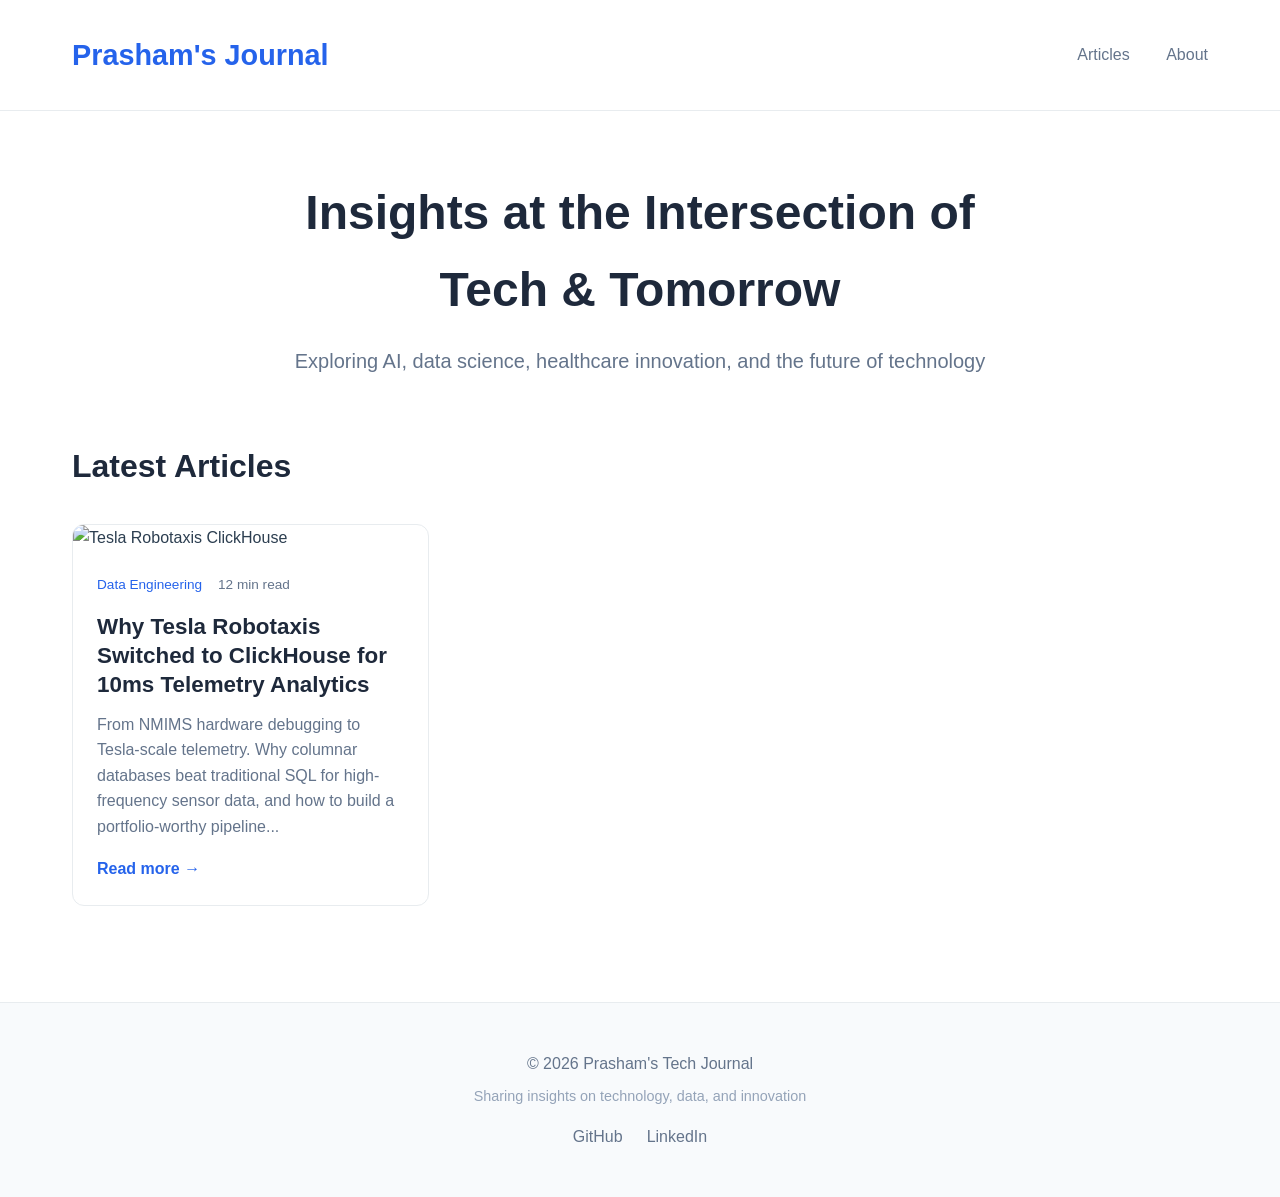
==== commit cf31393b: "Image" ====
--- a/index.html
+++ b/index.html
@@ -379,7 +379,7 @@
             <h2 class="section-title">Latest Articles</h2>
             <div class="articles-grid" id="articlesGrid">
                 <div class="article-card" onclick="showArticle(1)">
-                    <div class="article-image">⚡</div>
+                    <img src="Images/Tesla-Robotaxis-Switched-to-ClickHouse.png" alt="Tesla Robotaxis ClickHouse" style="width: 100%; height: 200px; object-fit: cover;">
                     <div class="article-content">
                         <div class="article-meta">
                             <span class="article-tag">Data Engineering</span>
@@ -437,6 +437,10 @@
                 content: `
                     <p><em>Listen, if you're still trying to pipe high-frequency sensor data into a standard relational database, you're not just behind—you're basically trying to win a Formula 1 race in a rickshaw.</em></p>
 
+                    <img src="Images/Tesla-Robotaxis-Switched-to-ClickHouse.png" 
+                         alt="Tesla Robotaxis ClickHouse Analytics" 
+                         style="width: 100%; max-width: 800px; margin: 2rem auto; display: block; border-radius: 8px; box-shadow: 0 4px 12px rgba(0,0,0,0.1);">
+
                     <p>Back at NMIMS Mumbai, I was knee-deep in hardware, debugging drivetrain faults for Drishti Works beach robots. The real headache? We had a 40% fault rate because we couldn't see the data fast enough to stop a failure before it happened. We were flying blind. Fast forward to my time at Northeastern, and the scale has shifted from a few robots to millions of devices.</p>
 
                     <p>In 2026, the industry standard for this kind of "holy crap, that's a lot of data" problem isn't Postgres or even a standard Snowflake setup. It's ClickHouse. Here's why the big players like Tesla are ditching traditional row-based storage for columnar speed, and how you can build a pipeline that recruiters will actually respect.</p>
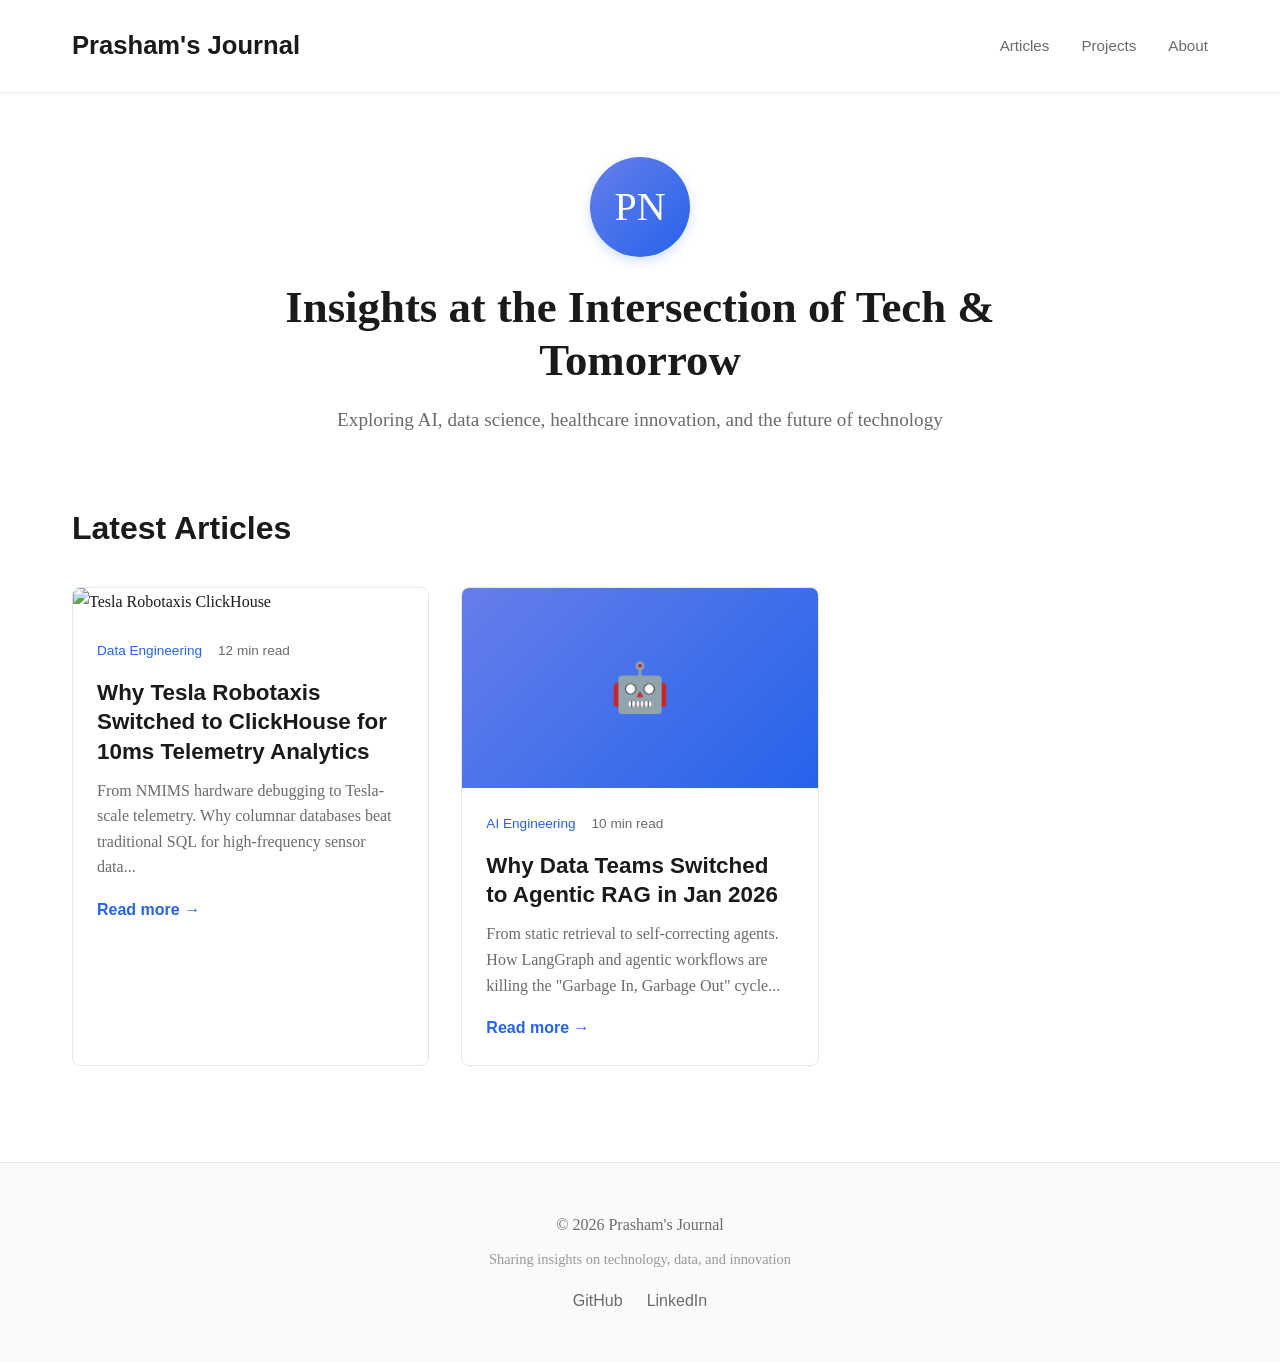
==== commit f30e5619: "Project" ====
--- a/index.html
+++ b/index.html
@@ -3,7 +3,7 @@
 <head>
     <meta charset="UTF-8">
     <meta name="viewport" content="width=device-width, initial-scale=1.0">
-    <title>Prasham's Tech Journal</title>
+    <title>Prasham's Journal - Tech & Innovation</title>
     <style>
         * {
             margin: 0;
@@ -12,20 +12,25 @@
         }
 
         body {
-            font-family: -apple-system, BlinkMacSystemFont, 'Segoe UI', Roboto, Oxygen, Ubuntu, Cantarell, sans-serif;
-            line-height: 1.6;
-            color: #2c3e50;
+            font-family: 'Charter', 'Georgia', serif;
+            line-height: 1.7;
+            color: #1a1a1a;
             background: #ffffff;
         }
 
         /* Header */
         header {
             background: #ffffff;
-            border-bottom: 1px solid #e8ecef;
-            padding: 2rem 0;
+            border-bottom: 1px solid #e6e6e6;
+            padding: 1.5rem 0;
             position: sticky;
             top: 0;
             z-index: 100;
+            transition: box-shadow 0.3s;
+        }
+
+        header.scrolled {
+            box-shadow: 0 2px 8px rgba(0,0,0,0.05);
         }
 
         .header-content {
@@ -38,93 +43,212 @@
         }
 
         .logo {
-            font-size: 1.8rem;
+            font-size: 1.6rem;
             font-weight: 700;
+            color: #1a1a1a;
+            text-decoration: none;
+            font-family: -apple-system, BlinkMacSystemFont, 'Segoe UI', Roboto, sans-serif;
+            transition: color 0.3s;
+        }
+
+        .logo:hover {
             color: #2563eb;
-            text-decoration: none;
-            cursor: pointer;
-        }
-
-        nav a {
-            margin-left: 2rem;
-            color: #64748b;
+        }
+
+        /* Desktop Nav */
+        .desktop-nav {
+            display: flex;
+            align-items: center;
+            gap: 2rem;
+        }
+
+        .desktop-nav a {
+            color: #6b6b6b;
             text-decoration: none;
             font-weight: 500;
+            font-size: 0.95rem;
             transition: color 0.3s;
+            font-family: -apple-system, BlinkMacSystemFont, 'Segoe UI', Roboto, sans-serif;
+        }
+
+        .desktop-nav a:hover {
+            color: #1a1a1a;
+        }
+
+        /* Hamburger Menu */
+        .hamburger {
+            display: none;
+            flex-direction: column;
+            gap: 5px;
             cursor: pointer;
-        }
-
-        nav a:hover {
+            padding: 5px;
+            z-index: 101;
+        }
+
+        .hamburger span {
+            width: 25px;
+            height: 2px;
+            background: #1a1a1a;
+            transition: all 0.3s ease;
+            border-radius: 2px;
+        }
+
+        .hamburger.active span:nth-child(1) {
+            transform: rotate(45deg) translate(7px, 7px);
+        }
+
+        .hamburger.active span:nth-child(2) {
+            opacity: 0;
+        }
+
+        .hamburger.active span:nth-child(3) {
+            transform: rotate(-45deg) translate(7px, -7px);
+        }
+
+        /* Mobile Menu */
+        .mobile-menu {
+            position: fixed;
+            top: 0;
+            right: -100%;
+            width: 70%;
+            max-width: 300px;
+            height: 100vh;
+            background: #ffffff;
+            box-shadow: -2px 0 20px rgba(0,0,0,0.1);
+            transition: right 0.3s ease;
+            padding: 5rem 2rem 2rem;
+            z-index: 100;
+        }
+
+        .mobile-menu.active {
+            right: 0;
+        }
+
+        .mobile-menu a {
+            display: block;
+            color: #1a1a1a;
+            text-decoration: none;
+            padding: 1rem 0;
+            font-size: 1.1rem;
+            border-bottom: 1px solid #e6e6e6;
+            transition: color 0.3s;
+        }
+
+        .mobile-menu a:hover {
             color: #2563eb;
+        }
+
+        .menu-overlay {
+            position: fixed;
+            top: 0;
+            left: 0;
+            width: 100%;
+            height: 100vh;
+            background: rgba(0,0,0,0.5);
+            opacity: 0;
+            visibility: hidden;
+            transition: all 0.3s;
+            z-index: 99;
+        }
+
+        .menu-overlay.active {
+            opacity: 1;
+            visibility: visible;
         }
 
         /* Hero Section */
         .hero {
             max-width: 800px;
-            margin: 4rem auto;
+            margin: 4rem auto 3rem;
             padding: 0 2rem;
             text-align: center;
-        }
-
-        .hero h1 {
-            font-size: 3rem;
-            color: #1e293b;
-            margin-bottom: 1rem;
-            font-weight: 800;
-        }
-
-        .hero p {
-            font-size: 1.25rem;
-            color: #64748b;
-            margin-bottom: 2rem;
-        }
-
-        /* Articles Grid */
-        .articles-section {
-            max-width: 1200px;
-            margin: 4rem auto;
-            padding: 0 2rem;
-        }
-
-        .section-title {
-            font-size: 2rem;
-            color: #1e293b;
-            margin-bottom: 2rem;
-            font-weight: 700;
-        }
-
-        .articles-grid {
-            display: grid;
-            grid-template-columns: repeat(auto-fill, minmax(350px, 1fr));
-            gap: 2rem;
-        }
-
-        .article-card {
-            background: white;
-            border-radius: 12px;
-            overflow: hidden;
-            transition: transform 0.3s, box-shadow 0.3s;
-            border: 1px solid #e8ecef;
-            cursor: pointer;
-        }
-
-        .article-card:hover {
-            transform: translateY(-4px);
-            box-shadow: 0 12px 24px rgba(37, 99, 235, 0.1);
-        }
-
-        .article-image {
-            width: 100%;
-            height: 200px;
+            animation: fadeInUp 0.8s ease;
+        }
+
+        .profile-photo {
+            width: 100px;
+            height: 100px;
+            border-radius: 50%;
+            margin: 0 auto 1.5rem;
             background: linear-gradient(135deg, #667eea 0%, #2563eb 100%);
             display: flex;
             align-items: center;
             justify-content: center;
+            font-size: 2.5rem;
             color: white;
-            font-size: 3rem;
-        }
-
-        .article-content {
+            box-shadow: 0 4px 12px rgba(37, 99, 235, 0.2);
+            animation: scaleIn 0.6s ease;
+        }
+
+        .hero h1 {
+            font-size: 2.8rem;
+            color: #1a1a1a;
+            margin-bottom: 1rem;
+            font-weight: 700;
+            line-height: 1.2;
+        }
+
+        .hero p {
+            font-size: 1.2rem;
+            color: #6b6b6b;
+            margin-bottom: 2rem;
+        }
+
+        /* Articles Grid */
+        .articles-section, .projects-section {
+            max-width: 1200px;
+            margin: 4rem auto;
+            padding: 0 2rem;
+        }
+
+        .section-title {
+            font-size: 2rem;
+            color: #1a1a1a;
+            margin-bottom: 2rem;
+            font-weight: 700;
+            font-family: -apple-system, BlinkMacSystemFont, 'Segoe UI', Roboto, sans-serif;
+        }
+
+        .articles-grid, .projects-grid {
+            display: grid;
+            grid-template-columns: repeat(auto-fill, minmax(350px, 1fr));
+            gap: 2rem;
+        }
+
+        .article-card, .project-card {
+            background: white;
+            border-radius: 8px;
+            overflow: hidden;
+            transition: all 0.3s ease;
+            border: 1px solid #e6e6e6;
+            cursor: pointer;
+            animation: fadeInUp 0.6s ease;
+            animation-fill-mode: both;
+        }
+
+        .article-card:nth-child(1) { animation-delay: 0.1s; }
+        .article-card:nth-child(2) { animation-delay: 0.2s; }
+        .article-card:nth-child(3) { animation-delay: 0.3s; }
+
+        .article-card:hover, .project-card:hover {
+            transform: translateY(-4px);
+            box-shadow: 0 8px 24px rgba(0,0,0,0.08);
+            border-color: #2563eb;
+        }
+
+        .article-image, .project-image {
+            width: 100%;
+            height: 200px;
+            object-fit: cover;
+            transition: transform 0.3s;
+        }
+
+        .article-card:hover .article-image,
+        .project-card:hover .project-image {
+            transform: scale(1.05);
+        }
+
+        .article-content, .project-content {
             padding: 1.5rem;
         }
 
@@ -133,7 +257,8 @@
             gap: 1rem;
             margin-bottom: 1rem;
             font-size: 0.85rem;
-            color: #64748b;
+            color: #6b6b6b;
+            font-family: -apple-system, BlinkMacSystemFont, 'Segoe UI', Roboto, sans-serif;
         }
 
         .article-tag {
@@ -141,16 +266,17 @@
             font-weight: 500;
         }
 
-        .article-title {
+        .article-title, .project-title {
             font-size: 1.4rem;
-            color: #1e293b;
+            color: #1a1a1a;
             margin-bottom: 0.75rem;
             font-weight: 700;
             line-height: 1.3;
-        }
-
-        .article-excerpt {
-            color: #64748b;
+            font-family: -apple-system, BlinkMacSystemFont, 'Segoe UI', Roboto, sans-serif;
+        }
+
+        .article-excerpt, .project-description {
+            color: #6b6b6b;
             line-height: 1.6;
             margin-bottom: 1rem;
         }
@@ -163,6 +289,7 @@
             align-items: center;
             gap: 0.5rem;
             transition: gap 0.3s;
+            font-family: -apple-system, BlinkMacSystemFont, 'Segoe UI', Roboto, sans-serif;
         }
 
         .read-more:hover {
@@ -172,9 +299,10 @@
         /* Full Article View */
         .article-full {
             display: none;
-            max-width: 800px;
+            max-width: 680px;
             margin: 4rem auto;
             padding: 0 2rem;
+            animation: fadeIn 0.5s ease;
         }
 
         .article-full.active {
@@ -185,57 +313,112 @@
             display: inline-flex;
             align-items: center;
             gap: 0.5rem;
-            color: #2563eb;
+            color: #6b6b6b;
             text-decoration: none;
-            font-weight: 600;
+            font-weight: 500;
             margin-bottom: 2rem;
             cursor: pointer;
-            transition: gap 0.3s;
+            transition: all 0.3s;
+            font-family: -apple-system, BlinkMacSystemFont, 'Segoe UI', Roboto, sans-serif;
         }
 
         .back-button:hover {
+            color: #1a1a1a;
             gap: 0.75rem;
         }
 
         .article-full-header {
             margin-bottom: 2rem;
             padding-bottom: 2rem;
-            border-bottom: 1px solid #e8ecef;
+            border-bottom: 1px solid #e6e6e6;
         }
 
         .article-full-title {
             font-size: 2.5rem;
-            color: #1e293b;
-            margin-bottom: 1rem;
-            font-weight: 800;
+            color: #1a1a1a;
+            margin-bottom: 1.5rem;
+            font-weight: 700;
             line-height: 1.2;
+            font-family: -apple-system, BlinkMacSystemFont, 'Segoe UI', Roboto, sans-serif;
         }
 
         .article-full-meta {
             display: flex;
             gap: 1.5rem;
-            color: #64748b;
+            color: #6b6b6b;
             font-size: 0.95rem;
+            margin-bottom: 1.5rem;
+            font-family: -apple-system, BlinkMacSystemFont, 'Segoe UI', Roboto, sans-serif;
+        }
+
+        .article-actions {
+            display: flex;
+            gap: 1.5rem;
+            padding-top: 1rem;
+            border-top: 1px solid #e6e6e6;
+        }
+
+        .like-button {
+            display: flex;
+            align-items: center;
+            gap: 0.5rem;
+            background: none;
+            border: 1px solid #e6e6e6;
+            padding: 0.5rem 1rem;
+            border-radius: 20px;
+            cursor: pointer;
+            transition: all 0.3s;
+            font-family: -apple-system, BlinkMacSystemFont, 'Segoe UI', Roboto, sans-serif;
+            font-size: 0.9rem;
+            color: #6b6b6b;
+        }
+
+        .like-button:hover {
+            background: #f8f8f8;
+            border-color: #2563eb;
+            color: #2563eb;
+        }
+
+        .like-button.liked {
+            background: #eff6ff;
+            border-color: #2563eb;
+            color: #2563eb;
+        }
+
+        .like-icon {
+            transition: transform 0.3s;
+        }
+
+        .like-button.liked .like-icon {
+            animation: heartBeat 0.5s ease;
+        }
+
+        @keyframes heartBeat {
+            0%, 100% { transform: scale(1); }
+            25% { transform: scale(1.3); }
+            50% { transform: scale(1.1); }
         }
 
         .article-full-content {
-            font-size: 1.1rem;
+            font-size: 1.2rem;
             line-height: 1.8;
-            color: #374151;
+            color: #1a1a1a;
         }
 
         .article-full-content h2 {
             font-size: 1.8rem;
-            color: #1e293b;
+            color: #1a1a1a;
             margin: 2.5rem 0 1rem 0;
             font-weight: 700;
+            font-family: -apple-system, BlinkMacSystemFont, 'Segoe UI', Roboto, sans-serif;
         }
 
         .article-full-content h3 {
             font-size: 1.4rem;
-            color: #1e293b;
+            color: #1a1a1a;
             margin: 2rem 0 0.75rem 0;
             font-weight: 600;
+            font-family: -apple-system, BlinkMacSystemFont, 'Segoe UI', Roboto, sans-serif;
         }
 
         .article-full-content p {
@@ -248,21 +431,31 @@
         }
 
         .article-full-content li {
-            margin-bottom: 0.5rem;
+            margin-bottom: 0.75rem;
+        }
+
+        .article-full-content em {
+            font-style: italic;
+            color: #4b5563;
+        }
+
+        .article-full-content strong {
+            font-weight: 600;
+            color: #1a1a1a;
         }
 
         .article-full-content code {
-            background: #f8fafc;
+            background: #f5f5f5;
             padding: 0.2rem 0.4rem;
             border-radius: 4px;
             font-family: 'Monaco', 'Courier New', monospace;
             font-size: 0.9em;
-            color: #2563eb;
+            color: #d63384;
         }
 
         .article-full-content pre {
-            background: #1e293b;
-            color: #e2e8f0;
+            background: #1a1a1a;
+            color: #e6e6e6;
             padding: 1.5rem;
             border-radius: 8px;
             overflow-x: auto;
@@ -272,21 +465,30 @@
         .article-full-content pre code {
             background: none;
             padding: 0;
-            color: #e2e8f0;
+            color: #e6e6e6;
         }
 
         .article-full-content blockquote {
             border-left: 4px solid #2563eb;
             padding-left: 1.5rem;
             margin: 1.5rem 0;
-            color: #64748b;
+            color: #6b6b6b;
             font-style: italic;
+        }
+
+        .article-full-content img {
+            width: 100%;
+            max-width: 100%;
+            height: auto;
+            margin: 2rem auto;
+            display: block;
+            border-radius: 8px;
         }
 
         /* Footer */
         footer {
-            background: #f8fafc;
-            border-top: 1px solid #e8ecef;
+            background: #fafafa;
+            border-top: 1px solid #e6e6e6;
             padding: 3rem 0;
             margin-top: 6rem;
             text-align: center;
@@ -306,9 +508,10 @@
         }
 
         .social-links a {
-            color: #64748b;
+            color: #6b6b6b;
             text-decoration: none;
             transition: color 0.3s;
+            font-family: -apple-system, BlinkMacSystemFont, 'Segoe UI', Roboto, sans-serif;
         }
 
         .social-links a:hover {
@@ -318,7 +521,7 @@
         /* About Section */
         .about-section {
             display: none;
-            max-width: 800px;
+            max-width: 680px;
             margin: 4rem auto;
             padding: 0 2rem;
         }
@@ -328,18 +531,58 @@
         }
 
         .about-content {
-            font-size: 1.1rem;
+            font-size: 1.2rem;
             line-height: 1.8;
-            color: #374151;
+            color: #1a1a1a;
+        }
+
+        .about-content p {
+            margin-bottom: 1.5rem;
+        }
+
+        /* Animations */
+        @keyframes fadeInUp {
+            from {
+                opacity: 0;
+                transform: translateY(30px);
+            }
+            to {
+                opacity: 1;
+                transform: translateY(0);
+            }
+        }
+
+        @keyframes fadeIn {
+            from { opacity: 0; }
+            to { opacity: 1; }
+        }
+
+        @keyframes scaleIn {
+            from {
+                opacity: 0;
+                transform: scale(0.8);
+            }
+            to {
+                opacity: 1;
+                transform: scale(1);
+            }
         }
 
         /* Responsive */
         @media (max-width: 768px) {
+            .desktop-nav {
+                display: none;
+            }
+
+            .hamburger {
+                display: flex;
+            }
+
             .hero h1 {
                 font-size: 2rem;
             }
 
-            .articles-grid {
+            .articles-grid, .projects-grid {
                 grid-template-columns: 1fr;
             }
 
@@ -347,46 +590,112 @@
                 font-size: 2rem;
             }
 
-            nav {
-                display: none;
+            .article-full-content {
+                font-size: 1.1rem;
             }
         }
 
         .hidden {
             display: none !important;
+        }
+
+        /* Project Cards Specific */
+        .project-tech {
+            display: flex;
+            flex-wrap: wrap;
+            gap: 0.5rem;
+            margin-top: 1rem;
+        }
+
+        .tech-tag {
+            background: #eff6ff;
+            color: #2563eb;
+            padding: 0.25rem 0.75rem;
+            border-radius: 12px;
+            font-size: 0.8rem;
+            font-weight: 500;
+            font-family: -apple-system, BlinkMacSystemFont, 'Segoe UI', Roboto, sans-serif;
+        }
+
+        .project-links {
+            display: flex;
+            gap: 1rem;
+            margin-top: 1rem;
+        }
+
+        .project-link {
+            color: #2563eb;
+            text-decoration: none;
+            font-size: 0.9rem;
+            font-weight: 500;
+            transition: color 0.3s;
+            font-family: -apple-system, BlinkMacSystemFont, 'Segoe UI', Roboto, sans-serif;
+        }
+
+        .project-link:hover {
+            color: #1d4ed8;
         }
     </style>
 </head>
 <body>
-    <header>
+    <header id="header">
         <div class="header-content">
             <a class="logo" onclick="showHome()">Prasham's Journal</a>
-            <nav>
+            
+            <nav class="desktop-nav">
                 <a onclick="showHome()">Articles</a>
+                <a onclick="showProjects()">Projects</a>
                 <a onclick="showAbout()">About</a>
             </nav>
+
+            <div class="hamburger" id="hamburger">
+                <span></span>
+                <span></span>
+                <span></span>
+            </div>
         </div>
     </header>
+
+    <div class="menu-overlay" id="menuOverlay"></div>
+    <div class="mobile-menu" id="mobileMenu">
+        <a onclick="showHome(); closeMobileMenu()">Articles</a>
+        <a onclick="showProjects(); closeMobileMenu()">Projects</a>
+        <a onclick="showAbout(); closeMobileMenu()">About</a>
+    </div>
 
     <!-- Home View -->
     <div id="homeView">
         <section class="hero">
+            <div class="profile-photo">PN</div>
             <h1>Insights at the Intersection of Tech & Tomorrow</h1>
             <p>Exploring AI, data science, healthcare innovation, and the future of technology</p>
         </section>
 
         <section class="articles-section">
             <h2 class="section-title">Latest Articles</h2>
-            <div class="articles-grid" id="articlesGrid">
+            <div class="articles-grid">
                 <div class="article-card" onclick="showArticle(1)">
-                    <img src="Images/Tesla-Robotaxis-Switched-to-ClickHouse.png" alt="Tesla Robotaxis ClickHouse" style="width: 100%; height: 200px; object-fit: cover;">
+                    <img src="Images/Tesla-Robotaxis-Switched-to-ClickHouse.png" alt="Tesla Robotaxis ClickHouse" class="article-image">
                     <div class="article-content">
                         <div class="article-meta">
                             <span class="article-tag">Data Engineering</span>
                             <span>12 min read</span>
                         </div>
                         <h3 class="article-title">Why Tesla Robotaxis Switched to ClickHouse for 10ms Telemetry Analytics</h3>
-                        <p class="article-excerpt">From NMIMS hardware debugging to Tesla-scale telemetry. Why columnar databases beat traditional SQL for high-frequency sensor data, and how to build a portfolio-worthy pipeline...</p>
+                        <p class="article-excerpt">From NMIMS hardware debugging to Tesla-scale telemetry. Why columnar databases beat traditional SQL for high-frequency sensor data...</p>
+                        <span class="read-more">Read more →</span>
+                    </div>
+                </div>
+
+                <div class="article-card" onclick="showArticle(2)">
+                    <div class="article-image" style="background: linear-gradient(135deg, #667eea 0%, #2563eb 100%); display: flex; align-items: center; justify-content: center; color: white; font-size: 3rem;">🤖</div>
+                    <div class="article-content">
+                        <div class="article-meta">
+                            <span class="article-tag">AI Engineering</span>
+                            <span>10 min read</span>
+                        </div>
+                        <h3 class="article-title">Why Data Teams Switched to Agentic RAG in Jan 2026</h3>
+                        <p class="article-excerpt">From static retrieval to self-correcting agents. How LangGraph and agentic workflows are killing the "Garbage In, Garbage Out" cycle...</p>
                         <span class="read-more">Read more →</span>
                     </div>
                 </div>
@@ -398,6 +707,103 @@
     <div id="articleView" class="article-full">
         <a class="back-button" onclick="showHome()">← Back to articles</a>
         <div id="articleContent"></div>
+    </div>
+
+    <!-- Projects Section -->
+    <div id="projectsView" class="projects-section hidden">
+        <a class="back-button" onclick="showHome()">← Back to home</a>
+        <h1 class="section-title">Projects</h1>
+        <div class="projects-grid">
+            <div class="project-card">
+                <!-- ADD IMAGE HERE: Images/crs-project.png -->
+                <div class="project-image" style="background: linear-gradient(135deg, #667eea 0%, #2563eb 100%); display: flex; align-items: center; justify-content: center; color: white; font-size: 3rem;">🚂</div>
+                <div class="project-content">
+                    <h3 class="project-title">Commuter Reservation System (CRS)</h3>
+                    <p class="project-description">Oracle PL/SQL database system with automated validations, waitlist management, and real-time seat availability tracking. Implements 12-layer circuit protection for bookings with autonomous transaction handling.</p>
+                    <div class="project-tech">
+                        <span class="tech-tag">Oracle PL/SQL</span>
+                        <span class="tech-tag">Database Design</span>
+                        <span class="tech-tag">Business Logic</span>
+                        <span class="tech-tag">SQL</span>
+                    </div>
+                    <div class="project-links">
+                        <a href="https://github.com/PrashamNagda/Commuter_Reservation_System" target="_blank" class="project-link">GitHub →</a>
+                    </div>
+                </div>
+            </div>
+
+            <div class="project-card">
+                <!-- ADD IMAGE HERE: Images/covid-project.png -->
+                <div class="project-image" style="background: linear-gradient(135deg, #f093fb 0%, #f5576c 100%); display: flex; align-items: center; justify-content: center; color: white; font-size: 3rem;">📊</div>
+                <div class="project-content">
+                    <h3 class="project-title">COVID-19 Data Analysis & Visualization</h3>
+                    <p class="project-description">Comprehensive analysis of global COVID-19 data using SQL for data extraction and Tableau for interactive visualization. Analyzes infection rates, death percentages, and vaccination progress across 190+ countries.</p>
+                    <div class="project-tech">
+                        <span class="tech-tag">SQL Server</span>
+                        <span class="tech-tag">Tableau</span>
+                        <span class="tech-tag">Data Analysis</span>
+                        <span class="tech-tag">ETL</span>
+                    </div>
+                    <div class="project-links">
+                        <a href="https://github.com/PrashamNagda/Covid_Project" target="_blank" class="project-link">GitHub →</a>
+                    </div>
+                </div>
+            </div>
+
+            <div class="project-card">
+                <!-- ADD IMAGE HERE: Images/pswr-project.png -->
+                <div class="project-image" style="background: linear-gradient(135deg, #4facfe 0%, #00f2fe 100%); display: flex; align-items: center; justify-content: center; color: white; font-size: 3rem;">🤖</div>
+                <div class="project-content">
+                    <h3 class="project-title">Parallelized Synchronized Warehousing Robots (PSWR)</h3>
+                    <p class="project-description">Multi-agent robotic system with OpenCV ArUco marker detection, A* pathfinding, and Point & Shoot navigation. Three robots coordinate via TCP/IP for collision-free pallet handling without ROS.</p>
+                    <div class="project-tech">
+                        <span class="tech-tag">Python</span>
+                        <span class="tech-tag">OpenCV</span>
+                        <span class="tech-tag">A* Algorithm</span>
+                        <span class="tech-tag">Robotics</span>
+                    </div>
+                    <div class="project-links">
+                        <a href="https://github.com/PrashamNagda/PSWR-PARALLELIZED-SYNCHRONIZED-WAREHOUSING-ROBOTS-" target="_blank" class="project-link">GitHub →</a>
+                    </div>
+                </div>
+            </div>
+
+            <div class="project-card">
+                <!-- ADD IMAGE HERE: Images/hospital-app-project.png -->
+                <div class="project-image" style="background: linear-gradient(135deg, #43e97b 0%, #38f9d7 100%); display: flex; align-items: center; justify-content: center; color: white; font-size: 3rem;">🏥</div>
+                <div class="project-content">
+                    <h3 class="project-title">Hospital Management App</h3>
+                    <p class="project-description">Flutter mobile app with GPS live tracking, expense management, and team-specific dashboards. Features secure FTP integration, Firebase authentication, and real-time work hour logging for 4 hospital teams.</p>
+                    <div class="project-tech">
+                        <span class="tech-tag">Flutter</span>
+                        <span class="tech-tag">Dart</span>
+                        <span class="tech-tag">Firebase</span>
+                        <span class="tech-tag">FTP</span>
+                    </div>
+                    <div class="project-links">
+                        <a href="https://github.com/PrashamNagda/hospital_management_app" target="_blank" class="project-link">GitHub →</a>
+                    </div>
+                </div>
+            </div>
+
+            <div class="project-card">
+                <!-- ADD IMAGE HERE: Images/smartbank-project.png -->
+                <div class="project-image" style="background: linear-gradient(135deg, #fa709a 0%, #fee140 100%); display: flex; align-items: center; justify-content: center; color: white; font-size: 3rem;">🔋</div>
+                <div class="project-content">
+                    <h3 class="project-title">SmartBank - Connected Power Bank</h3>
+                    <p class="project-description">20,000 mAh power bank with Qualcomm QC3.0 (18W), ESP32-C3 BLE 5.0, device tracking, and SmartBank Connect app. Features 12-layer circuit protection and Injoinic IP5328P SoC with custom PCB design.</p>
+                    <div class="project-tech">
+                        <span class="tech-tag">ESP32</span>
+                        <span class="tech-tag">EasyEDA</span>
+                        <span class="tech-tag">BLE 5.0</span>
+                        <span class="tech-tag">PCB Design</span>
+                    </div>
+                    <div class="project-links">
+                        <a href="https://github.com/PrashamNagda/Smart_PowerBank" target="_blank" class="project-link">GitHub →</a>
+                    </div>
+                </div>
+            </div>
+        </div>
     </div>
 
     <!-- About Section -->
@@ -407,7 +813,7 @@
         <div class="about-content">
             <p>Welcome to my corner of the internet where I share insights on technology, data science, and innovation.</p>
             
-            <p>I'm Prasham, currently pursuing my MS in Information Systems at Northeastern University. My passion lies at the intersection of data science, machine learning, and real-world problem-solving.</p>
+            <p>I'm Prasham Nagda, currently pursuing my MS in Information Systems at Northeastern University. My passion lies at the intersection of data science, machine learning, and real-world problem-solving.</p>
             
             <p>Through this blog, I explore emerging trends in AI, share practical experiences from building data pipelines and ML systems, and discuss how technology is reshaping industries from healthcare to finance.</p>
             
@@ -417,8 +823,8 @@
 
     <footer>
         <div class="footer-content">
-            <p style="color: #64748b; margin-bottom: 0.5rem;">© 2026 Prasham's Tech Journal</p>
-            <p style="color: #94a3b8; font-size: 0.9rem;">Sharing insights on technology, data, and innovation</p>
+            <p style="color: #6b6b6b; margin-bottom: 0.5rem;">© 2026 Prasham's Journal</p>
+            <p style="color: #999; font-size: 0.9rem;">Sharing insights on technology, data, and innovation</p>
             <div class="social-links">
                 <a href="https://github.com/PrashamNagda" target="_blank">GitHub</a>
                 <a href="https://www.linkedin.com/in/prasham-nagda-a877321b6/" target="_blank">LinkedIn</a>
@@ -427,7 +833,7 @@
     </footer>
 
     <script>
-        // Sample article data - Replace with your own articles
+        // Article data
         const articles = {
             1: {
                 title: "Why Tesla Robotaxis Switched to ClickHouse for 10ms Telemetry Analytics",
@@ -493,14 +899,132 @@
 
                     <p>NMIMS taught me hardware. Northeastern taught me scale. ClickHouse is how I bridge them.</p>
                 `
+            },
+            2: {
+                title: "Why Data Teams Switched to Agentic RAG in Jan 2026",
+                tag: "AI Engineering",
+                readTime: "10 min read",
+                date: "January 28, 2026",
+                content: `
+                    <p><em>If you're still deploying a basic "Retrieve → Generate" pipeline and calling it a RAG system, your architecture is officially legacy code.</em></p>
+
+                    <p>As of January 12, 2026, the data science community on Arxiv shifted the goalposts. A landmark paper, "Is Agentic RAG worth it? An experimental comparison of RAG approaches" (arXiv:2601.07711), proved what many of us "hustling" in the US job market already suspected: Agentic RAG isn't just a trend—it's the only way to kill the "Garbage In, Garbage Out" cycle that plagues production AI.</p>
+
+                    <p>Back at Northeastern, I learned about scale. But back at NMIMS Mumbai, I learned the art of pragmatic engineering—the hacker intuition that kicks in when the standard documentation fails you. When I built the Visual Pantry pipeline using Gemini Vision, the real headache wasn't the image recognition; it was the retrieval. If the user asked for a recipe for "red peppers" but the database only had "capsicum," a static RAG pipeline would just stare at the screen and hallucinate a "no results found" error.</p>
+
+                    <p>In 2026, we don't let our users hit dead ends. We build agents that fight for the answer.</p>
+
+                    <h2>The "Static" RAG Death Spiral</h2>
+                    
+                    <p>Traditional RAG systems are like a librarian who only looks at the first shelf. If they don't find the book there, they tell you it doesn't exist. They retrieve once, hope for the best, and pipe whatever they find into the LLM.</p>
+
+                    <p>The result?</p>
+
+                    <ul>
+                        <li><strong>Noisy Context:</strong> The retriever grabs 5 chunks, but only 1 is actually relevant. The LLM gets confused by the 4 "junk" chunks.</li>
+                        <li><strong>Query Mismatch:</strong> The user's colloquial phrasing doesn't match your vector store's technical jargon.</li>
+                        <li><strong>Hallucinations:</strong> The LLM tries to be "helpful" by making up an answer based on the wrong documents.</li>
+                    </ul>
+
+                    <p>This is why a recent 2026 industry survey found that 65% of enterprise RAG systems failed to meet user expectations. They were reactive, not proactive.</p>
+
+                    <h2>The 2026 Solution: Agentic RAG (The "Agentic Loop")</h2>
+                    
+                    <p>Agentic RAG treats retrieval as a tool, not a step. Instead of a linear path, we use LangGraph to build a stateful, iterative loop. Think of it as a supervisor watching the retrieval process and saying, "Wait, these documents are trash. Rewrite the query and try again."</p>
+
+                    <p>According to the Jan 12th Arxiv findings, this self-corrective approach isn't just "nicer"—it's fundamentally more accurate across multi-hop and general QA benchmarks. It's the difference between a system that says "I don't know" and a system that says "I didn't find it under 'capsicum,' so I tried 'red peppers' and found 5 recipes."</p>
+
+                    <h2>The 2026 Agentic Stack</h2>
+
+                    <ul>
+                        <li><strong>Orchestration:</strong> LangGraph (Stateful, multi-turn reasoning).</li>
+                        <li><strong>Retrieval:</strong> Pinecone/Chroma with hybrid search (BM25 + Dense).</li>
+                        <li><strong>Observability:</strong> LangSmith (specifically for Loop Efficiency tracking).</li>
+                        <li><strong>Inference:</strong> vLLM for low-latency, high-throughput agent calls.</li>
+                    </ul>
+
+                    <h2>Implementation: What Hiring Managers Actually Eat Up</h2>
+                    
+                    <p>If you want to impress a recruiter at Google or a high-growth startup, don't just show them a Python script. Show them a State Machine.</p>
+
+                    <p>Here is the exact implementation logic I'm building into my portfolio to prove I understand 2026-level AI engineering:</p>
+
+                    <h3>1. The Reflection Loop</h3>
+
+                    <p>Instead of one-shot generation, the agent critiques its own retrieval.</p>
+
+                    <ul>
+                        <li><strong>Node A:</strong> Retrieve documents.</li>
+                        <li><strong>Node B:</strong> Evaluate relevance (The "Grader").</li>
+                        <li><strong>Node C:</strong> If score &lt; 0.7, trigger a Question Rewriter node and loop back to Node A.</li>
+                    </ul>
+
+                    <h3>2. Self-Correction Nodes</h3>
+
+                    <p>I implemented these in my latest projects to handle "context drift." If the retrieved documents contradict each other, a specific agent node is tasked with finding a "tie-breaker" document or flagging the ambiguity to the user.</p>
+
+                    <h3>3. Tracking "Loop Efficiency" in LangSmith</h3>
+
+                    <p>This is the recruiter magnet. I don't just say my system is better; I show the LangSmith charts.</p>
+
+                    <p><strong>Metric:</strong> Average loops per successful query.</p>
+
+                    <p><strong>The Goal:</strong> If your agent has to loop 5 times to find an answer, your embeddings are broken. I aim for a 1.2 loop average, proving the initial retrieval is strong but the "safety net" is there.</p>
+
+                    <h2>Why This Works for My Resume (and Yours)</h2>
+                    
+                    <p>Hiring managers in Boston and Silicon Valley are being flooded with "AI Engineers" who just know how to call an API. By focusing on Agentic RAG, I'm signaling three things:</p>
+
+                    <ul>
+                        <li><strong>I understand production failures:</strong> I know that data is messy and retrieval is the bottleneck.</li>
+                        <li><strong>I can build stateful systems:</strong> LangGraph is harder than LangChain. It proves I can handle complex, non-deterministic logic.</li>
+                        <li><strong>I care about Reliability over Hype:</strong> I'm not just chasing a higher accuracy score; I'm building a system that self-heals when it breaks.</li>
+                    </ul>
+
+                    <p>I spent my summer in NJ at SynapZen building duplicate detection ML. If I were building that today, I wouldn't just use a static similarity model. I'd use an agentic workflow to "interview" the messy records and decide why they are duplicates.</p>
+
+                    <p><strong>Stop building pipelines. Start building agents that fight for the truth.</strong></p>
+                `
             }
         };
 
-        // Navigation functions
+        let currentLikes = {};
+
+        // Header scroll effect
+        window.addEventListener('scroll', () => {
+            const header = document.getElementById('header');
+            if (window.scrollY > 50) {
+                header.classList.add('scrolled');
+            } else {
+                header.classList.remove('scrolled');
+            }
+        });
+
+        // Mobile menu
+        const hamburger = document.getElementById('hamburger');
+        const mobileMenu = document.getElementById('mobileMenu');
+        const menuOverlay = document.getElementById('menuOverlay');
+
+        hamburger.addEventListener('click', () => {
+            hamburger.classList.toggle('active');
+            mobileMenu.classList.toggle('active');
+            menuOverlay.classList.toggle('active');
+        });
+
+        menuOverlay.addEventListener('click', closeMobileMenu);
+
+        function closeMobileMenu() {
+            hamburger.classList.remove('active');
+            mobileMenu.classList.remove('active');
+            menuOverlay.classList.remove('active');
+        }
+
+        // Navigation
         function showHome() {
             document.getElementById('homeView').classList.remove('hidden');
             document.getElementById('articleView').classList.remove('active');
             document.getElementById('aboutView').classList.remove('active');
+            document.getElementById('projectsView').classList.add('hidden');
             window.scrollTo(0, 0);
         }
 
@@ -508,12 +1032,24 @@
             document.getElementById('homeView').classList.add('hidden');
             document.getElementById('articleView').classList.remove('active');
             document.getElementById('aboutView').classList.add('active');
+            document.getElementById('projectsView').classList.add('hidden');
+            window.scrollTo(0, 0);
+        }
+
+        function showProjects() {
+            document.getElementById('homeView').classList.add('hidden');
+            document.getElementById('articleView').classList.remove('active');
+            document.getElementById('aboutView').classList.remove('active');
+            document.getElementById('projectsView').classList.remove('hidden');
             window.scrollTo(0, 0);
         }
 
         function showArticle(articleId) {
             const article = articles[articleId];
             if (!article) return;
+
+            const likeCount = currentLikes[articleId] || 0;
+            const isLiked = likeCount > 0;
 
             const articleContent = document.getElementById('articleContent');
             articleContent.innerHTML = `
@@ -524,6 +1060,12 @@
                         <span>${article.readTime}</span>
                         <span>${article.date}</span>
                     </div>
+                    <div class="article-actions">
+                        <button class="like-button ${isLiked ? 'liked' : ''}" onclick="toggleLike(${articleId})">
+                            <span class="like-icon">${isLiked ? '❤️' : '🤍'}</span>
+                            <span id="like-count-${articleId}">${likeCount > 0 ? likeCount : ''}</span>
+                        </button>
+                    </div>
                 </div>
                 <div class="article-full-content">
                     ${article.content}
@@ -532,8 +1074,29 @@
 
             document.getElementById('homeView').classList.add('hidden');
             document.getElementById('aboutView').classList.remove('active');
+            document.getElementById('projectsView').classList.add('hidden');
             document.getElementById('articleView').classList.add('active');
             window.scrollTo(0, 0);
+        }
+
+        function toggleLike(articleId) {
+            const currentCount = currentLikes[articleId] || 0;
+            const newCount = currentCount > 0 ? 0 : 1;
+            currentLikes[articleId] = newCount;
+
+            const likeButton = document.querySelector('.like-button');
+            const likeCountSpan = document.getElementById(`like-count-${articleId}`);
+            const likeIcon = document.querySelector('.like-icon');
+
+            if (newCount > 0) {
+                likeButton.classList.add('liked');
+                likeIcon.textContent = '❤️';
+                likeCountSpan.textContent = newCount;
+            } else {
+                likeButton.classList.remove('liked');
+                likeIcon.textContent = '🤍';
+                likeCountSpan.textContent = '';
+            }
         }
     </script>
 </body>
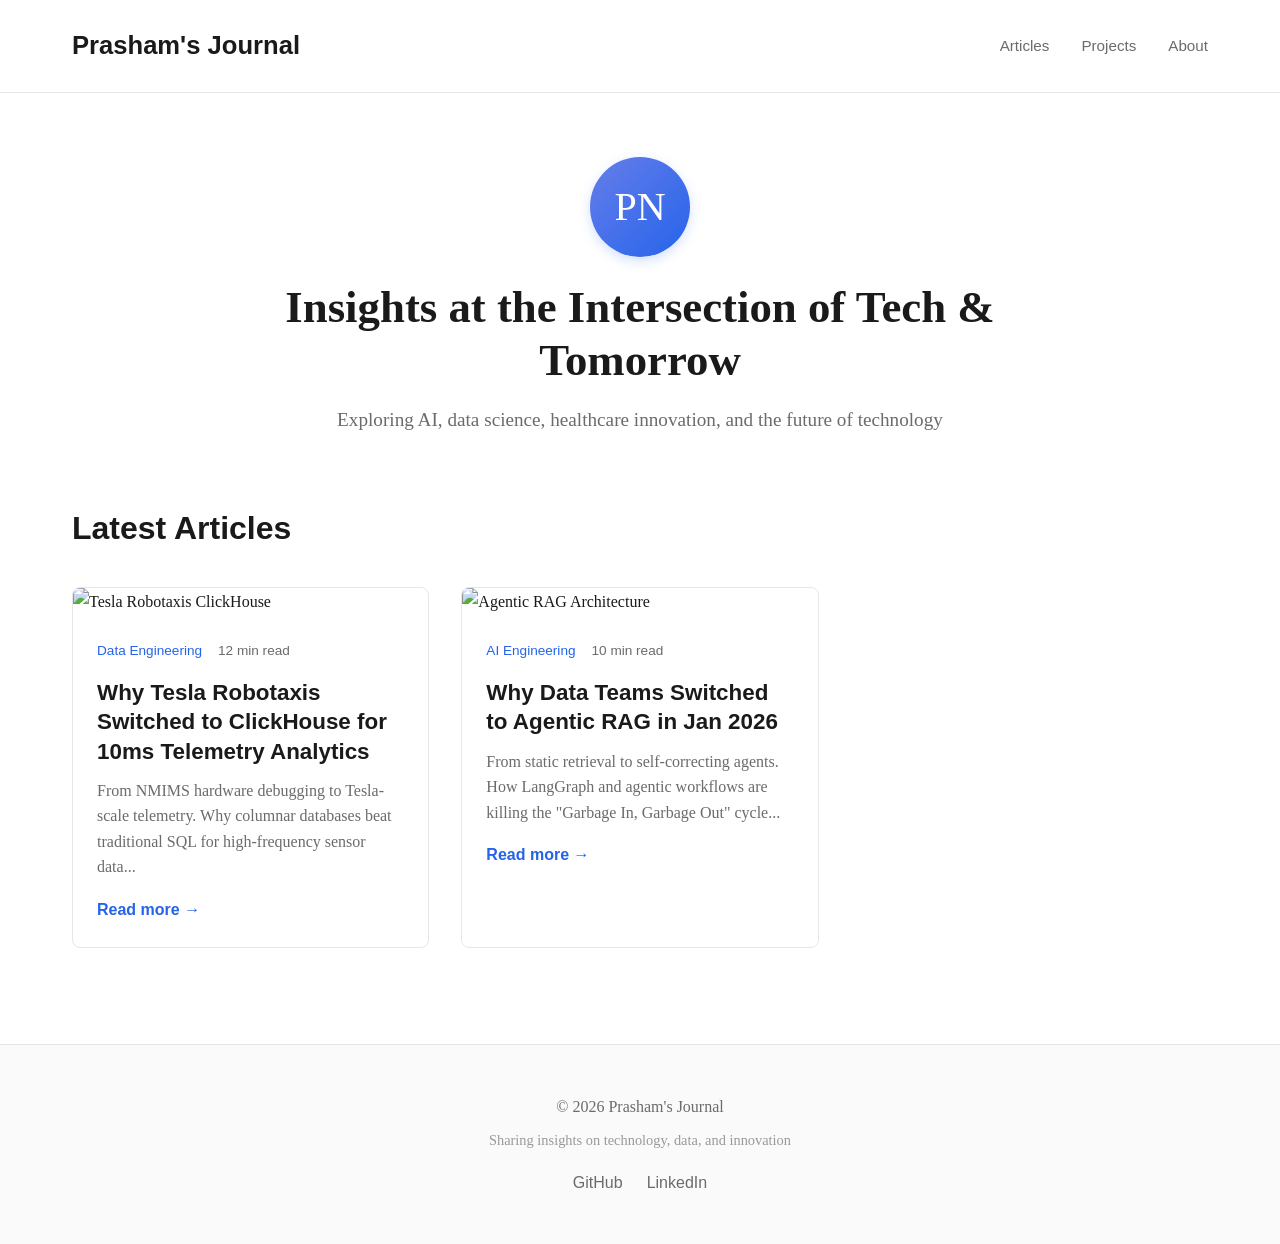
==== commit 2a84c5c6: "Agentic Rag" ====
--- a/index.html
+++ b/index.html
@@ -688,7 +688,7 @@
                 </div>
 
                 <div class="article-card" onclick="showArticle(2)">
-                    <div class="article-image" style="background: linear-gradient(135deg, #667eea 0%, #2563eb 100%); display: flex; align-items: center; justify-content: center; color: white; font-size: 3rem;">🤖</div>
+                    <img src="Images/Agentic_RAG.png" alt="Agentic RAG Architecture" class="article-image">
                     <div class="article-content">
                         <div class="article-meta">
                             <span class="article-tag">AI Engineering</span>
@@ -908,6 +908,10 @@
                 content: `
                     <p><em>If you're still deploying a basic "Retrieve → Generate" pipeline and calling it a RAG system, your architecture is officially legacy code.</em></p>
 
+                    <img src="Images/Agentic_RAG.png" 
+                         alt="Agentic RAG Architecture" 
+                         style="width: 100%; max-width: 800px; margin: 2rem auto; display: block; border-radius: 8px; box-shadow: 0 4px 12px rgba(0,0,0,0.1);">
+
                     <p>As of January 12, 2026, the data science community on Arxiv shifted the goalposts. A landmark paper, "Is Agentic RAG worth it? An experimental comparison of RAG approaches" (arXiv:2601.07711), proved what many of us "hustling" in the US job market already suspected: Agentic RAG isn't just a trend—it's the only way to kill the "Garbage In, Garbage Out" cycle that plagues production AI.</p>
 
                     <p>Back at Northeastern, I learned about scale. But back at NMIMS Mumbai, I learned the art of pragmatic engineering—the hacker intuition that kicks in when the standard documentation fails you. When I built the Visual Pantry pipeline using Gemini Vision, the real headache wasn't the image recognition; it was the retrieval. If the user asked for a recipe for "red peppers" but the database only had "capsicum," a static RAG pipeline would just stare at the screen and hallucinate a "no results found" error.</p>
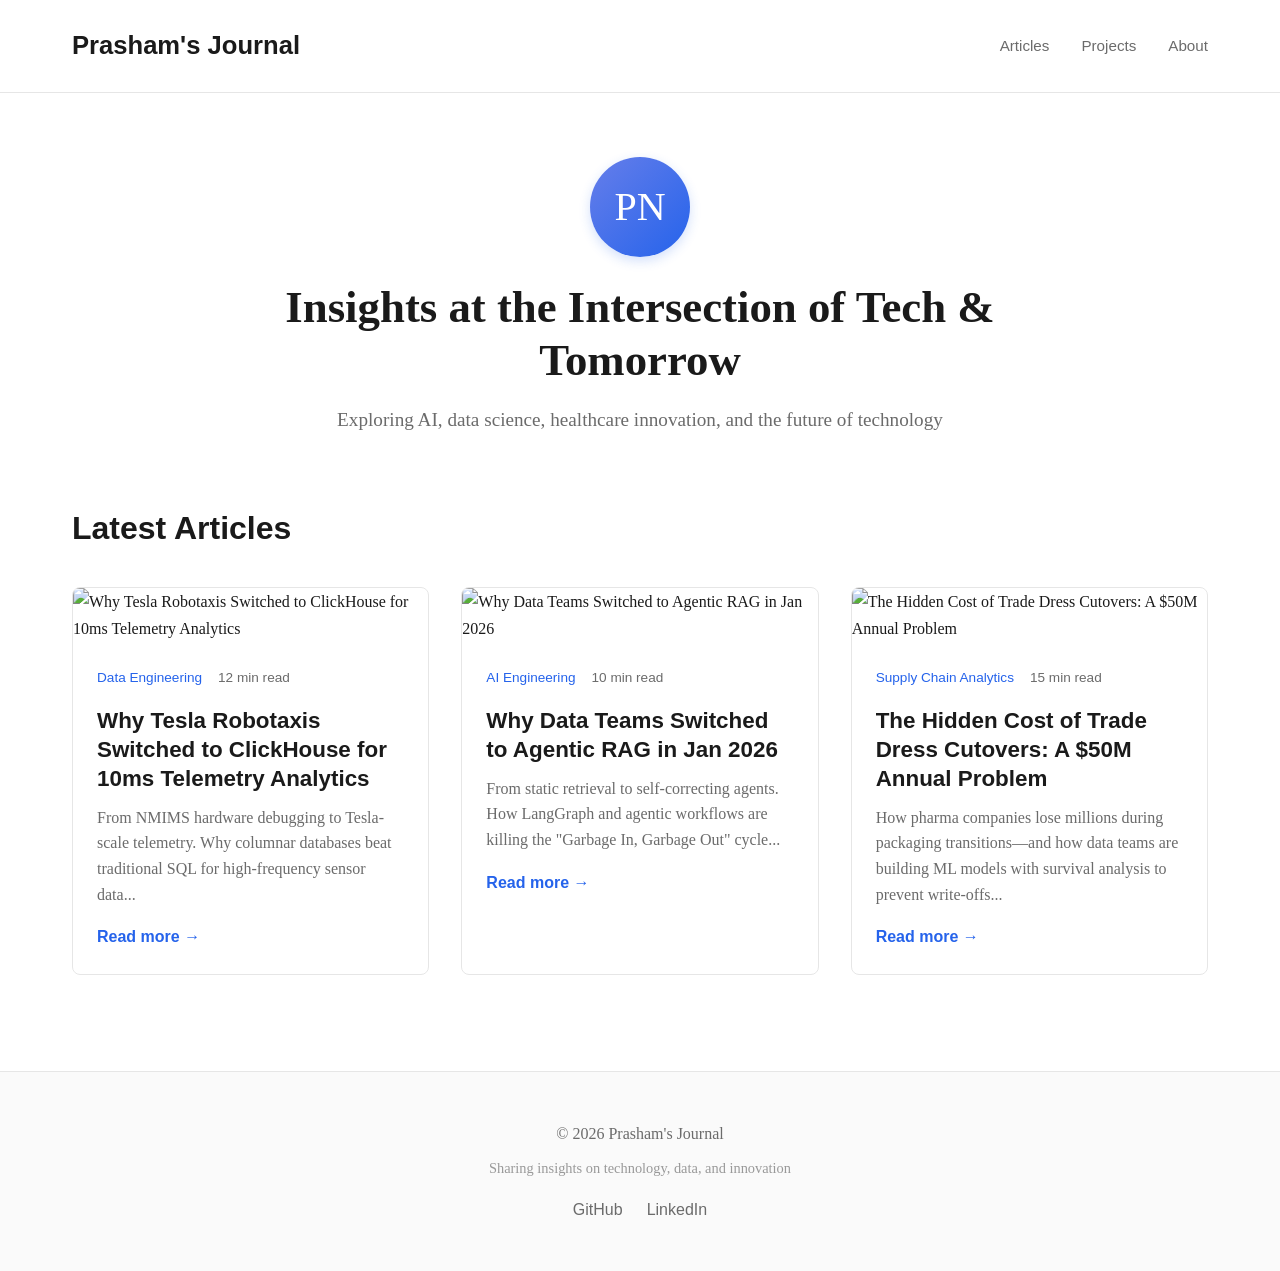
==== commit 179fda9c: "new" ====
--- a/index.html
+++ b/index.html
@@ -4,648 +4,17 @@
     <meta charset="UTF-8">
     <meta name="viewport" content="width=device-width, initial-scale=1.0">
     <title>Prasham's Journal - Tech & Innovation</title>
-    <style>
-        * {
-            margin: 0;
-            padding: 0;
-            box-sizing: border-box;
-        }
-
-        body {
-            font-family: 'Charter', 'Georgia', serif;
-            line-height: 1.7;
-            color: #1a1a1a;
-            background: #ffffff;
-        }
-
-        /* Header */
-        header {
-            background: #ffffff;
-            border-bottom: 1px solid #e6e6e6;
-            padding: 1.5rem 0;
-            position: sticky;
-            top: 0;
-            z-index: 100;
-            transition: box-shadow 0.3s;
-        }
-
-        header.scrolled {
-            box-shadow: 0 2px 8px rgba(0,0,0,0.05);
-        }
-
-        .header-content {
-            max-width: 1200px;
-            margin: 0 auto;
-            padding: 0 2rem;
-            display: flex;
-            justify-content: space-between;
-            align-items: center;
-        }
-
-        .logo {
-            font-size: 1.6rem;
-            font-weight: 700;
-            color: #1a1a1a;
-            text-decoration: none;
-            font-family: -apple-system, BlinkMacSystemFont, 'Segoe UI', Roboto, sans-serif;
-            transition: color 0.3s;
-        }
-
-        .logo:hover {
-            color: #2563eb;
-        }
-
-        /* Desktop Nav */
-        .desktop-nav {
-            display: flex;
-            align-items: center;
-            gap: 2rem;
-        }
-
-        .desktop-nav a {
-            color: #6b6b6b;
-            text-decoration: none;
-            font-weight: 500;
-            font-size: 0.95rem;
-            transition: color 0.3s;
-            font-family: -apple-system, BlinkMacSystemFont, 'Segoe UI', Roboto, sans-serif;
-        }
-
-        .desktop-nav a:hover {
-            color: #1a1a1a;
-        }
-
-        /* Hamburger Menu */
-        .hamburger {
-            display: none;
-            flex-direction: column;
-            gap: 5px;
-            cursor: pointer;
-            padding: 5px;
-            z-index: 101;
-        }
-
-        .hamburger span {
-            width: 25px;
-            height: 2px;
-            background: #1a1a1a;
-            transition: all 0.3s ease;
-            border-radius: 2px;
-        }
-
-        .hamburger.active span:nth-child(1) {
-            transform: rotate(45deg) translate(7px, 7px);
-        }
-
-        .hamburger.active span:nth-child(2) {
-            opacity: 0;
-        }
-
-        .hamburger.active span:nth-child(3) {
-            transform: rotate(-45deg) translate(7px, -7px);
-        }
-
-        /* Mobile Menu */
-        .mobile-menu {
-            position: fixed;
-            top: 0;
-            right: -100%;
-            width: 70%;
-            max-width: 300px;
-            height: 100vh;
-            background: #ffffff;
-            box-shadow: -2px 0 20px rgba(0,0,0,0.1);
-            transition: right 0.3s ease;
-            padding: 5rem 2rem 2rem;
-            z-index: 100;
-        }
-
-        .mobile-menu.active {
-            right: 0;
-        }
-
-        .mobile-menu a {
-            display: block;
-            color: #1a1a1a;
-            text-decoration: none;
-            padding: 1rem 0;
-            font-size: 1.1rem;
-            border-bottom: 1px solid #e6e6e6;
-            transition: color 0.3s;
-        }
-
-        .mobile-menu a:hover {
-            color: #2563eb;
-        }
-
-        .menu-overlay {
-            position: fixed;
-            top: 0;
-            left: 0;
-            width: 100%;
-            height: 100vh;
-            background: rgba(0,0,0,0.5);
-            opacity: 0;
-            visibility: hidden;
-            transition: all 0.3s;
-            z-index: 99;
-        }
-
-        .menu-overlay.active {
-            opacity: 1;
-            visibility: visible;
-        }
-
-        /* Hero Section */
-        .hero {
-            max-width: 800px;
-            margin: 4rem auto 3rem;
-            padding: 0 2rem;
-            text-align: center;
-            animation: fadeInUp 0.8s ease;
-        }
-
-        .profile-photo {
-            width: 100px;
-            height: 100px;
-            border-radius: 50%;
-            margin: 0 auto 1.5rem;
-            background: linear-gradient(135deg, #667eea 0%, #2563eb 100%);
-            display: flex;
-            align-items: center;
-            justify-content: center;
-            font-size: 2.5rem;
-            color: white;
-            box-shadow: 0 4px 12px rgba(37, 99, 235, 0.2);
-            animation: scaleIn 0.6s ease;
-        }
-
-        .hero h1 {
-            font-size: 2.8rem;
-            color: #1a1a1a;
-            margin-bottom: 1rem;
-            font-weight: 700;
-            line-height: 1.2;
-        }
-
-        .hero p {
-            font-size: 1.2rem;
-            color: #6b6b6b;
-            margin-bottom: 2rem;
-        }
-
-        /* Articles Grid */
-        .articles-section, .projects-section {
-            max-width: 1200px;
-            margin: 4rem auto;
-            padding: 0 2rem;
-        }
-
-        .section-title {
-            font-size: 2rem;
-            color: #1a1a1a;
-            margin-bottom: 2rem;
-            font-weight: 700;
-            font-family: -apple-system, BlinkMacSystemFont, 'Segoe UI', Roboto, sans-serif;
-        }
-
-        .articles-grid, .projects-grid {
-            display: grid;
-            grid-template-columns: repeat(auto-fill, minmax(350px, 1fr));
-            gap: 2rem;
-        }
-
-        .article-card, .project-card {
-            background: white;
-            border-radius: 8px;
-            overflow: hidden;
-            transition: all 0.3s ease;
-            border: 1px solid #e6e6e6;
-            cursor: pointer;
-            animation: fadeInUp 0.6s ease;
-            animation-fill-mode: both;
-        }
-
-        .article-card:nth-child(1) { animation-delay: 0.1s; }
-        .article-card:nth-child(2) { animation-delay: 0.2s; }
-        .article-card:nth-child(3) { animation-delay: 0.3s; }
-
-        .article-card:hover, .project-card:hover {
-            transform: translateY(-4px);
-            box-shadow: 0 8px 24px rgba(0,0,0,0.08);
-            border-color: #2563eb;
-        }
-
-        .article-image, .project-image {
-            width: 100%;
-            height: 200px;
-            object-fit: cover;
-            transition: transform 0.3s;
-        }
-
-        .article-card:hover .article-image,
-        .project-card:hover .project-image {
-            transform: scale(1.05);
-        }
-
-        .article-content, .project-content {
-            padding: 1.5rem;
-        }
-
-        .article-meta {
-            display: flex;
-            gap: 1rem;
-            margin-bottom: 1rem;
-            font-size: 0.85rem;
-            color: #6b6b6b;
-            font-family: -apple-system, BlinkMacSystemFont, 'Segoe UI', Roboto, sans-serif;
-        }
-
-        .article-tag {
-            color: #2563eb;
-            font-weight: 500;
-        }
-
-        .article-title, .project-title {
-            font-size: 1.4rem;
-            color: #1a1a1a;
-            margin-bottom: 0.75rem;
-            font-weight: 700;
-            line-height: 1.3;
-            font-family: -apple-system, BlinkMacSystemFont, 'Segoe UI', Roboto, sans-serif;
-        }
-
-        .article-excerpt, .project-description {
-            color: #6b6b6b;
-            line-height: 1.6;
-            margin-bottom: 1rem;
-        }
-
-        .read-more {
-            color: #2563eb;
-            font-weight: 600;
-            text-decoration: none;
-            display: inline-flex;
-            align-items: center;
-            gap: 0.5rem;
-            transition: gap 0.3s;
-            font-family: -apple-system, BlinkMacSystemFont, 'Segoe UI', Roboto, sans-serif;
-        }
-
-        .read-more:hover {
-            gap: 0.75rem;
-        }
-
-        /* Full Article View */
-        .article-full {
-            display: none;
-            max-width: 680px;
-            margin: 4rem auto;
-            padding: 0 2rem;
-            animation: fadeIn 0.5s ease;
-        }
-
-        .article-full.active {
-            display: block;
-        }
-
-        .back-button {
-            display: inline-flex;
-            align-items: center;
-            gap: 0.5rem;
-            color: #6b6b6b;
-            text-decoration: none;
-            font-weight: 500;
-            margin-bottom: 2rem;
-            cursor: pointer;
-            transition: all 0.3s;
-            font-family: -apple-system, BlinkMacSystemFont, 'Segoe UI', Roboto, sans-serif;
-        }
-
-        .back-button:hover {
-            color: #1a1a1a;
-            gap: 0.75rem;
-        }
-
-        .article-full-header {
-            margin-bottom: 2rem;
-            padding-bottom: 2rem;
-            border-bottom: 1px solid #e6e6e6;
-        }
-
-        .article-full-title {
-            font-size: 2.5rem;
-            color: #1a1a1a;
-            margin-bottom: 1.5rem;
-            font-weight: 700;
-            line-height: 1.2;
-            font-family: -apple-system, BlinkMacSystemFont, 'Segoe UI', Roboto, sans-serif;
-        }
-
-        .article-full-meta {
-            display: flex;
-            gap: 1.5rem;
-            color: #6b6b6b;
-            font-size: 0.95rem;
-            margin-bottom: 1.5rem;
-            font-family: -apple-system, BlinkMacSystemFont, 'Segoe UI', Roboto, sans-serif;
-        }
-
-        .article-actions {
-            display: flex;
-            gap: 1.5rem;
-            padding-top: 1rem;
-            border-top: 1px solid #e6e6e6;
-        }
-
-        .like-button {
-            display: flex;
-            align-items: center;
-            gap: 0.5rem;
-            background: none;
-            border: 1px solid #e6e6e6;
-            padding: 0.5rem 1rem;
-            border-radius: 20px;
-            cursor: pointer;
-            transition: all 0.3s;
-            font-family: -apple-system, BlinkMacSystemFont, 'Segoe UI', Roboto, sans-serif;
-            font-size: 0.9rem;
-            color: #6b6b6b;
-        }
-
-        .like-button:hover {
-            background: #f8f8f8;
-            border-color: #2563eb;
-            color: #2563eb;
-        }
-
-        .like-button.liked {
-            background: #eff6ff;
-            border-color: #2563eb;
-            color: #2563eb;
-        }
-
-        .like-icon {
-            transition: transform 0.3s;
-        }
-
-        .like-button.liked .like-icon {
-            animation: heartBeat 0.5s ease;
-        }
-
-        @keyframes heartBeat {
-            0%, 100% { transform: scale(1); }
-            25% { transform: scale(1.3); }
-            50% { transform: scale(1.1); }
-        }
-
-        .article-full-content {
-            font-size: 1.2rem;
-            line-height: 1.8;
-            color: #1a1a1a;
-        }
-
-        .article-full-content h2 {
-            font-size: 1.8rem;
-            color: #1a1a1a;
-            margin: 2.5rem 0 1rem 0;
-            font-weight: 700;
-            font-family: -apple-system, BlinkMacSystemFont, 'Segoe UI', Roboto, sans-serif;
-        }
-
-        .article-full-content h3 {
-            font-size: 1.4rem;
-            color: #1a1a1a;
-            margin: 2rem 0 0.75rem 0;
-            font-weight: 600;
-            font-family: -apple-system, BlinkMacSystemFont, 'Segoe UI', Roboto, sans-serif;
-        }
-
-        .article-full-content p {
-            margin-bottom: 1.5rem;
-        }
-
-        .article-full-content ul, .article-full-content ol {
-            margin-bottom: 1.5rem;
-            padding-left: 2rem;
-        }
-
-        .article-full-content li {
-            margin-bottom: 0.75rem;
-        }
-
-        .article-full-content em {
-            font-style: italic;
-            color: #4b5563;
-        }
-
-        .article-full-content strong {
-            font-weight: 600;
-            color: #1a1a1a;
-        }
-
-        .article-full-content code {
-            background: #f5f5f5;
-            padding: 0.2rem 0.4rem;
-            border-radius: 4px;
-            font-family: 'Monaco', 'Courier New', monospace;
-            font-size: 0.9em;
-            color: #d63384;
-        }
-
-        .article-full-content pre {
-            background: #1a1a1a;
-            color: #e6e6e6;
-            padding: 1.5rem;
-            border-radius: 8px;
-            overflow-x: auto;
-            margin-bottom: 1.5rem;
-        }
-
-        .article-full-content pre code {
-            background: none;
-            padding: 0;
-            color: #e6e6e6;
-        }
-
-        .article-full-content blockquote {
-            border-left: 4px solid #2563eb;
-            padding-left: 1.5rem;
-            margin: 1.5rem 0;
-            color: #6b6b6b;
-            font-style: italic;
-        }
-
-        .article-full-content img {
-            width: 100%;
-            max-width: 100%;
-            height: auto;
-            margin: 2rem auto;
-            display: block;
-            border-radius: 8px;
-        }
-
-        /* Footer */
-        footer {
-            background: #fafafa;
-            border-top: 1px solid #e6e6e6;
-            padding: 3rem 0;
-            margin-top: 6rem;
-            text-align: center;
-        }
-
-        .footer-content {
-            max-width: 1200px;
-            margin: 0 auto;
-            padding: 0 2rem;
-        }
-
-        .social-links {
-            display: flex;
-            justify-content: center;
-            gap: 1.5rem;
-            margin-top: 1rem;
-        }
-
-        .social-links a {
-            color: #6b6b6b;
-            text-decoration: none;
-            transition: color 0.3s;
-            font-family: -apple-system, BlinkMacSystemFont, 'Segoe UI', Roboto, sans-serif;
-        }
-
-        .social-links a:hover {
-            color: #2563eb;
-        }
-
-        /* About Section */
-        .about-section {
-            display: none;
-            max-width: 680px;
-            margin: 4rem auto;
-            padding: 0 2rem;
-        }
-
-        .about-section.active {
-            display: block;
-        }
-
-        .about-content {
-            font-size: 1.2rem;
-            line-height: 1.8;
-            color: #1a1a1a;
-        }
-
-        .about-content p {
-            margin-bottom: 1.5rem;
-        }
-
-        /* Animations */
-        @keyframes fadeInUp {
-            from {
-                opacity: 0;
-                transform: translateY(30px);
-            }
-            to {
-                opacity: 1;
-                transform: translateY(0);
-            }
-        }
-
-        @keyframes fadeIn {
-            from { opacity: 0; }
-            to { opacity: 1; }
-        }
-
-        @keyframes scaleIn {
-            from {
-                opacity: 0;
-                transform: scale(0.8);
-            }
-            to {
-                opacity: 1;
-                transform: scale(1);
-            }
-        }
-
-        /* Responsive */
-        @media (max-width: 768px) {
-            .desktop-nav {
-                display: none;
-            }
-
-            .hamburger {
-                display: flex;
-            }
-
-            .hero h1 {
-                font-size: 2rem;
-            }
-
-            .articles-grid, .projects-grid {
-                grid-template-columns: 1fr;
-            }
-
-            .article-full-title {
-                font-size: 2rem;
-            }
-
-            .article-full-content {
-                font-size: 1.1rem;
-            }
-        }
-
-        .hidden {
-            display: none !important;
-        }
-
-        /* Project Cards Specific */
-        .project-tech {
-            display: flex;
-            flex-wrap: wrap;
-            gap: 0.5rem;
-            margin-top: 1rem;
-        }
-
-        .tech-tag {
-            background: #eff6ff;
-            color: #2563eb;
-            padding: 0.25rem 0.75rem;
-            border-radius: 12px;
-            font-size: 0.8rem;
-            font-weight: 500;
-            font-family: -apple-system, BlinkMacSystemFont, 'Segoe UI', Roboto, sans-serif;
-        }
-
-        .project-links {
-            display: flex;
-            gap: 1rem;
-            margin-top: 1rem;
-        }
-
-        .project-link {
-            color: #2563eb;
-            text-decoration: none;
-            font-size: 0.9rem;
-            font-weight: 500;
-            transition: color 0.3s;
-            font-family: -apple-system, BlinkMacSystemFont, 'Segoe UI', Roboto, sans-serif;
-        }
-
-        .project-link:hover {
-            color: #1d4ed8;
-        }
-    </style>
+    <link rel="stylesheet" href="css/style.css">
 </head>
 <body>
     <header id="header">
         <div class="header-content">
-            <a class="logo" onclick="showHome()">Prasham's Journal</a>
+            <a class="logo" href="index.html">Prasham's Journal</a>
             
             <nav class="desktop-nav">
-                <a onclick="showHome()">Articles</a>
-                <a onclick="showProjects()">Projects</a>
-                <a onclick="showAbout()">About</a>
+                <a href="index.html">Articles</a>
+                <a href="projects.html">Projects</a>
+                <a href="about.html">About</a>
             </nav>
 
             <div class="hamburger" id="hamburger">
@@ -658,168 +27,23 @@
 
     <div class="menu-overlay" id="menuOverlay"></div>
     <div class="mobile-menu" id="mobileMenu">
-        <a onclick="showHome(); closeMobileMenu()">Articles</a>
-        <a onclick="showProjects(); closeMobileMenu()">Projects</a>
-        <a onclick="showAbout(); closeMobileMenu()">About</a>
+        <a href="index.html" onclick="closeMobileMenu()">Articles</a>
+        <a href="projects.html" onclick="closeMobileMenu()">Projects</a>
+        <a href="about.html" onclick="closeMobileMenu()">About</a>
     </div>
 
-    <!-- Home View -->
-    <div id="homeView">
-        <section class="hero">
-            <div class="profile-photo">PN</div>
-            <h1>Insights at the Intersection of Tech & Tomorrow</h1>
-            <p>Exploring AI, data science, healthcare innovation, and the future of technology</p>
-        </section>
+    <section class="hero">
+        <div class="profile-photo">PN</div>
+        <h1>Insights at the Intersection of Tech & Tomorrow</h1>
+        <p>Exploring AI, data science, healthcare innovation, and the future of technology</p>
+    </section>
 
-        <section class="articles-section">
-            <h2 class="section-title">Latest Articles</h2>
-            <div class="articles-grid">
-                <div class="article-card" onclick="showArticle(1)">
-                    <img src="Images/Tesla-Robotaxis-Switched-to-ClickHouse.png" alt="Tesla Robotaxis ClickHouse" class="article-image">
-                    <div class="article-content">
-                        <div class="article-meta">
-                            <span class="article-tag">Data Engineering</span>
-                            <span>12 min read</span>
-                        </div>
-                        <h3 class="article-title">Why Tesla Robotaxis Switched to ClickHouse for 10ms Telemetry Analytics</h3>
-                        <p class="article-excerpt">From NMIMS hardware debugging to Tesla-scale telemetry. Why columnar databases beat traditional SQL for high-frequency sensor data...</p>
-                        <span class="read-more">Read more →</span>
-                    </div>
-                </div>
-
-                <div class="article-card" onclick="showArticle(2)">
-                    <img src="Images/Agentic_RAG.png" alt="Agentic RAG Architecture" class="article-image">
-                    <div class="article-content">
-                        <div class="article-meta">
-                            <span class="article-tag">AI Engineering</span>
-                            <span>10 min read</span>
-                        </div>
-                        <h3 class="article-title">Why Data Teams Switched to Agentic RAG in Jan 2026</h3>
-                        <p class="article-excerpt">From static retrieval to self-correcting agents. How LangGraph and agentic workflows are killing the "Garbage In, Garbage Out" cycle...</p>
-                        <span class="read-more">Read more →</span>
-                    </div>
-                </div>
-            </div>
-        </section>
-    </div>
-
-    <!-- Article Full View -->
-    <div id="articleView" class="article-full">
-        <a class="back-button" onclick="showHome()">← Back to articles</a>
-        <div id="articleContent"></div>
-    </div>
-
-    <!-- Projects Section -->
-    <div id="projectsView" class="projects-section hidden">
-        <a class="back-button" onclick="showHome()">← Back to home</a>
-        <h1 class="section-title">Projects</h1>
-        <div class="projects-grid">
-            <div class="project-card">
-                <!-- ADD IMAGE HERE: Images/crs-project.png -->
-                <div class="project-image" style="background: linear-gradient(135deg, #667eea 0%, #2563eb 100%); display: flex; align-items: center; justify-content: center; color: white; font-size: 3rem;">🚂</div>
-                <div class="project-content">
-                    <h3 class="project-title">Commuter Reservation System (CRS)</h3>
-                    <p class="project-description">Oracle PL/SQL database system with automated validations, waitlist management, and real-time seat availability tracking. Implements 12-layer circuit protection for bookings with autonomous transaction handling.</p>
-                    <div class="project-tech">
-                        <span class="tech-tag">Oracle PL/SQL</span>
-                        <span class="tech-tag">Database Design</span>
-                        <span class="tech-tag">Business Logic</span>
-                        <span class="tech-tag">SQL</span>
-                    </div>
-                    <div class="project-links">
-                        <a href="https://github.com/PrashamNagda/Commuter_Reservation_System" target="_blank" class="project-link">GitHub →</a>
-                    </div>
-                </div>
-            </div>
-
-            <div class="project-card">
-                <!-- ADD IMAGE HERE: Images/covid-project.png -->
-                <div class="project-image" style="background: linear-gradient(135deg, #f093fb 0%, #f5576c 100%); display: flex; align-items: center; justify-content: center; color: white; font-size: 3rem;">📊</div>
-                <div class="project-content">
-                    <h3 class="project-title">COVID-19 Data Analysis & Visualization</h3>
-                    <p class="project-description">Comprehensive analysis of global COVID-19 data using SQL for data extraction and Tableau for interactive visualization. Analyzes infection rates, death percentages, and vaccination progress across 190+ countries.</p>
-                    <div class="project-tech">
-                        <span class="tech-tag">SQL Server</span>
-                        <span class="tech-tag">Tableau</span>
-                        <span class="tech-tag">Data Analysis</span>
-                        <span class="tech-tag">ETL</span>
-                    </div>
-                    <div class="project-links">
-                        <a href="https://github.com/PrashamNagda/Covid_Project" target="_blank" class="project-link">GitHub →</a>
-                    </div>
-                </div>
-            </div>
-
-            <div class="project-card">
-                <!-- ADD IMAGE HERE: Images/pswr-project.png -->
-                <div class="project-image" style="background: linear-gradient(135deg, #4facfe 0%, #00f2fe 100%); display: flex; align-items: center; justify-content: center; color: white; font-size: 3rem;">🤖</div>
-                <div class="project-content">
-                    <h3 class="project-title">Parallelized Synchronized Warehousing Robots (PSWR)</h3>
-                    <p class="project-description">Multi-agent robotic system with OpenCV ArUco marker detection, A* pathfinding, and Point & Shoot navigation. Three robots coordinate via TCP/IP for collision-free pallet handling without ROS.</p>
-                    <div class="project-tech">
-                        <span class="tech-tag">Python</span>
-                        <span class="tech-tag">OpenCV</span>
-                        <span class="tech-tag">A* Algorithm</span>
-                        <span class="tech-tag">Robotics</span>
-                    </div>
-                    <div class="project-links">
-                        <a href="https://github.com/PrashamNagda/PSWR-PARALLELIZED-SYNCHRONIZED-WAREHOUSING-ROBOTS-" target="_blank" class="project-link">GitHub →</a>
-                    </div>
-                </div>
-            </div>
-
-            <div class="project-card">
-                <!-- ADD IMAGE HERE: Images/hospital-app-project.png -->
-                <div class="project-image" style="background: linear-gradient(135deg, #43e97b 0%, #38f9d7 100%); display: flex; align-items: center; justify-content: center; color: white; font-size: 3rem;">🏥</div>
-                <div class="project-content">
-                    <h3 class="project-title">Hospital Management App</h3>
-                    <p class="project-description">Flutter mobile app with GPS live tracking, expense management, and team-specific dashboards. Features secure FTP integration, Firebase authentication, and real-time work hour logging for 4 hospital teams.</p>
-                    <div class="project-tech">
-                        <span class="tech-tag">Flutter</span>
-                        <span class="tech-tag">Dart</span>
-                        <span class="tech-tag">Firebase</span>
-                        <span class="tech-tag">FTP</span>
-                    </div>
-                    <div class="project-links">
-                        <a href="https://github.com/PrashamNagda/hospital_management_app" target="_blank" class="project-link">GitHub →</a>
-                    </div>
-                </div>
-            </div>
-
-            <div class="project-card">
-                <!-- ADD IMAGE HERE: Images/smartbank-project.png -->
-                <div class="project-image" style="background: linear-gradient(135deg, #fa709a 0%, #fee140 100%); display: flex; align-items: center; justify-content: center; color: white; font-size: 3rem;">🔋</div>
-                <div class="project-content">
-                    <h3 class="project-title">SmartBank - Connected Power Bank</h3>
-                    <p class="project-description">20,000 mAh power bank with Qualcomm QC3.0 (18W), ESP32-C3 BLE 5.0, device tracking, and SmartBank Connect app. Features 12-layer circuit protection and Injoinic IP5328P SoC with custom PCB design.</p>
-                    <div class="project-tech">
-                        <span class="tech-tag">ESP32</span>
-                        <span class="tech-tag">EasyEDA</span>
-                        <span class="tech-tag">BLE 5.0</span>
-                        <span class="tech-tag">PCB Design</span>
-                    </div>
-                    <div class="project-links">
-                        <a href="https://github.com/PrashamNagda/Smart_PowerBank" target="_blank" class="project-link">GitHub →</a>
-                    </div>
-                </div>
-            </div>
+    <section class="articles-section">
+        <h2 class="section-title">Latest Articles</h2>
+        <div class="articles-grid" id="articlesGrid">
+            <!-- Articles will be loaded from articles-data.js -->
         </div>
-    </div>
-
-    <!-- About Section -->
-    <div id="aboutView" class="about-section">
-        <a class="back-button" onclick="showHome()">← Back to articles</a>
-        <h1 class="section-title">About</h1>
-        <div class="about-content">
-            <p>Welcome to my corner of the internet where I share insights on technology, data science, and innovation.</p>
-            
-            <p>I'm Prasham Nagda, currently pursuing my MS in Information Systems at Northeastern University. My passion lies at the intersection of data science, machine learning, and real-world problem-solving.</p>
-            
-            <p>Through this blog, I explore emerging trends in AI, share practical experiences from building data pipelines and ML systems, and discuss how technology is reshaping industries from healthcare to finance.</p>
-            
-            <p>When I'm not writing code or analyzing data, you'll find me exploring new technologies, contributing to open-source projects, and learning something new every day.</p>
-        </div>
-    </div>
+    </section>
 
     <footer>
         <div class="footer-content">
@@ -832,276 +56,7 @@
         </div>
     </footer>
 
-    <script>
-        // Article data
-        const articles = {
-            1: {
-                title: "Why Tesla Robotaxis Switched to ClickHouse for 10ms Telemetry Analytics",
-                tag: "Data Engineering",
-                readTime: "12 min read",
-                date: "January 27, 2026",
-                content: `
-                    <p><em>Listen, if you're still trying to pipe high-frequency sensor data into a standard relational database, you're not just behind—you're basically trying to win a Formula 1 race in a rickshaw.</em></p>
-
-                    <img src="Images/Tesla-Robotaxis-Switched-to-ClickHouse.png" 
-                         alt="Tesla Robotaxis ClickHouse Analytics" 
-                         style="width: 100%; max-width: 800px; margin: 2rem auto; display: block; border-radius: 8px; box-shadow: 0 4px 12px rgba(0,0,0,0.1);">
-
-                    <p>Back at NMIMS Mumbai, I was knee-deep in hardware, debugging drivetrain faults for Drishti Works beach robots. The real headache? We had a 40% fault rate because we couldn't see the data fast enough to stop a failure before it happened. We were flying blind. Fast forward to my time at Northeastern, and the scale has shifted from a few robots to millions of devices.</p>
-
-                    <p>In 2026, the industry standard for this kind of "holy crap, that's a lot of data" problem isn't Postgres or even a standard Snowflake setup. It's ClickHouse. Here's why the big players like Tesla are ditching traditional row-based storage for columnar speed, and how you can build a pipeline that recruiters will actually respect.</p>
-
-                    <h2>The 1TB/Hour Problem: Why Postgres Chokes</h2>
-                    
-                    <p>Most people start with Postgres because it's reliable. But when you're dealing with Tesla-level telemetry—think GPS, battery thermals, LiDAR state, and drivetrain torque—you're hitting millions of rows per second.</p>
-
-                    <p>Postgres is row-oriented. To find the average battery temp of every Model 3 in Boston over the last hour, it has to scan every single row and every single column in those rows. It's slow. It's expensive. It's a bottleneck.</p>
-
-                    <p>ClickHouse is column-oriented. If you only need "Temperature" and "Timestamp," it only reads those two columns. It ignores the rest of the metadata. On the HackerNews frontpage, the consensus is clear: for OLAP (Online Analytical Processing) at the edge, if you aren't using a columnar store, you're burning money on compute.</p>
-
-                    <h2>The Real-World Stack: Tinybird + ClickHouse + Kafka</h2>
-                    
-                    <p>In 2026, nobody is manually writing <code>INSERT</code> statements for telemetry. The architecture shipping at top-tier startups looks like this:</p>
-
-                    <ol>
-                        <li><strong>The Edge (The "NMIMS" Layer):</strong> ESP32-S3 or Coral TPUs running Zephyr RTOS stream compact Protobuf messages over MQTT.</li>
-                        <li><strong>The Pipeline:</strong> A Kafka or Redpanda cluster ingests the firehose.</li>
-                        <li><strong>The Storage:</strong> ClickHouse consumes directly from Kafka via the <code>Kafka Storage Engine</code>. No intermediate "glue" code that breaks at 3 AM.</li>
-                        <li><strong>The API:</strong> Tinybird sits on top of ClickHouse, turning SQL queries into high-performance REST APIs in seconds.</li>
-                    </ol>
-
-                    <p>When I built the duplicate detection dashboard at SynapZen, the real win wasn't just the ML model; it was the Streamlit + PostgreSQL speed. But if I had 11.5 million records instead of 11.5k, Postgres would have folded. Switching to a ClickHouse-backed engine is how you go from "student project" to "enterprise-grade."</p>
-
-                    <h2>The "Secret Sauce": MergeTree Engines</h2>
-                    
-                    <p>If a recruiter asks how you handle high-frequency inserts, don't say "I just save it." Mention the MergeTree engine family.</p>
-
-                    <p>ClickHouse doesn't update rows. It writes parts and merges them in the background. It's designed for immutable, timestamped data. This is exactly what I needed back when I was doing solar power management—writing data as it happens and letting the engine handle the heavy lifting.</p>
-
-                    <p><strong>Pro Tip:</strong> In 2026, use <code>ReplicatedMergeTree</code> with ClickHouse Keeper. It's the "total jugaad" for high availability without the complexity of Zookeeper.</p>
-
-                    <h2>Implementation: How to Build This for Your Portfolio</h2>
-                    
-                    <p>Don't just talk about it—ship it. Here is the exact roadmap I'm using to level up my own portfolio:</p>
-
-                    <ul>
-                        <li><strong>Step 1: The Mock Firehose.</strong> Use a Python script to mimic 100 "robots" sending JSON telemetry to a Kafka topic.</li>
-                        <li><strong>Step 2: The Direct Consume.</strong> Set up a ClickHouse table with the <code>ENGINE = Kafka</code> setting. Let ClickHouse pull the data itself.</li>
-                        <li><strong>Step 3: The Aggregate.</strong> Create a Materialized View. This is the 2026 way to pre-calculate averages (like my 18% solar efficiency metrics) so your dashboard loads in 10ms, not 10 seconds.</li>
-                        <li><strong>Step 4: The Frontend.</strong> Connect it to Grafana or Evidence.dev.</li>
-                    </ul>
-
-                    <h2>Final Real-Talk</h2>
-                    
-                    <p>Recruiters at places like Tesla or Amazon aren't looking for people who can write a <code>SELECT *</code>. They want engineers who understand Data Gravity. They want to know you can handle the "Real-time Edge" without the system crashing.</p>
-
-                    <p>Moving from Mumbai to Boston taught me one thing: the tools change, but the hustle to optimize remains the same. Stop building batch pipelines for a real-time world. Learn ClickHouse.</p>
-
-                    <p>NMIMS taught me hardware. Northeastern taught me scale. ClickHouse is how I bridge them.</p>
-                `
-            },
-            2: {
-                title: "Why Data Teams Switched to Agentic RAG in Jan 2026",
-                tag: "AI Engineering",
-                readTime: "10 min read",
-                date: "January 28, 2026",
-                content: `
-                    <p><em>If you're still deploying a basic "Retrieve → Generate" pipeline and calling it a RAG system, your architecture is officially legacy code.</em></p>
-
-                    <img src="Images/Agentic_RAG.png" 
-                         alt="Agentic RAG Architecture" 
-                         style="width: 100%; max-width: 800px; margin: 2rem auto; display: block; border-radius: 8px; box-shadow: 0 4px 12px rgba(0,0,0,0.1);">
-
-                    <p>As of January 12, 2026, the data science community on Arxiv shifted the goalposts. A landmark paper, "Is Agentic RAG worth it? An experimental comparison of RAG approaches" (arXiv:2601.07711), proved what many of us "hustling" in the US job market already suspected: Agentic RAG isn't just a trend—it's the only way to kill the "Garbage In, Garbage Out" cycle that plagues production AI.</p>
-
-                    <p>Back at Northeastern, I learned about scale. But back at NMIMS Mumbai, I learned the art of pragmatic engineering—the hacker intuition that kicks in when the standard documentation fails you. When I built the Visual Pantry pipeline using Gemini Vision, the real headache wasn't the image recognition; it was the retrieval. If the user asked for a recipe for "red peppers" but the database only had "capsicum," a static RAG pipeline would just stare at the screen and hallucinate a "no results found" error.</p>
-
-                    <p>In 2026, we don't let our users hit dead ends. We build agents that fight for the answer.</p>
-
-                    <h2>The "Static" RAG Death Spiral</h2>
-                    
-                    <p>Traditional RAG systems are like a librarian who only looks at the first shelf. If they don't find the book there, they tell you it doesn't exist. They retrieve once, hope for the best, and pipe whatever they find into the LLM.</p>
-
-                    <p>The result?</p>
-
-                    <ul>
-                        <li><strong>Noisy Context:</strong> The retriever grabs 5 chunks, but only 1 is actually relevant. The LLM gets confused by the 4 "junk" chunks.</li>
-                        <li><strong>Query Mismatch:</strong> The user's colloquial phrasing doesn't match your vector store's technical jargon.</li>
-                        <li><strong>Hallucinations:</strong> The LLM tries to be "helpful" by making up an answer based on the wrong documents.</li>
-                    </ul>
-
-                    <p>This is why a recent 2026 industry survey found that 65% of enterprise RAG systems failed to meet user expectations. They were reactive, not proactive.</p>
-
-                    <h2>The 2026 Solution: Agentic RAG (The "Agentic Loop")</h2>
-                    
-                    <p>Agentic RAG treats retrieval as a tool, not a step. Instead of a linear path, we use LangGraph to build a stateful, iterative loop. Think of it as a supervisor watching the retrieval process and saying, "Wait, these documents are trash. Rewrite the query and try again."</p>
-
-                    <p>According to the Jan 12th Arxiv findings, this self-corrective approach isn't just "nicer"—it's fundamentally more accurate across multi-hop and general QA benchmarks. It's the difference between a system that says "I don't know" and a system that says "I didn't find it under 'capsicum,' so I tried 'red peppers' and found 5 recipes."</p>
-
-                    <h2>The 2026 Agentic Stack</h2>
-
-                    <ul>
-                        <li><strong>Orchestration:</strong> LangGraph (Stateful, multi-turn reasoning).</li>
-                        <li><strong>Retrieval:</strong> Pinecone/Chroma with hybrid search (BM25 + Dense).</li>
-                        <li><strong>Observability:</strong> LangSmith (specifically for Loop Efficiency tracking).</li>
-                        <li><strong>Inference:</strong> vLLM for low-latency, high-throughput agent calls.</li>
-                    </ul>
-
-                    <h2>Implementation: What Hiring Managers Actually Eat Up</h2>
-                    
-                    <p>If you want to impress a recruiter at Google or a high-growth startup, don't just show them a Python script. Show them a State Machine.</p>
-
-                    <p>Here is the exact implementation logic I'm building into my portfolio to prove I understand 2026-level AI engineering:</p>
-
-                    <h3>1. The Reflection Loop</h3>
-
-                    <p>Instead of one-shot generation, the agent critiques its own retrieval.</p>
-
-                    <ul>
-                        <li><strong>Node A:</strong> Retrieve documents.</li>
-                        <li><strong>Node B:</strong> Evaluate relevance (The "Grader").</li>
-                        <li><strong>Node C:</strong> If score &lt; 0.7, trigger a Question Rewriter node and loop back to Node A.</li>
-                    </ul>
-
-                    <h3>2. Self-Correction Nodes</h3>
-
-                    <p>I implemented these in my latest projects to handle "context drift." If the retrieved documents contradict each other, a specific agent node is tasked with finding a "tie-breaker" document or flagging the ambiguity to the user.</p>
-
-                    <h3>3. Tracking "Loop Efficiency" in LangSmith</h3>
-
-                    <p>This is the recruiter magnet. I don't just say my system is better; I show the LangSmith charts.</p>
-
-                    <p><strong>Metric:</strong> Average loops per successful query.</p>
-
-                    <p><strong>The Goal:</strong> If your agent has to loop 5 times to find an answer, your embeddings are broken. I aim for a 1.2 loop average, proving the initial retrieval is strong but the "safety net" is there.</p>
-
-                    <h2>Why This Works for My Resume (and Yours)</h2>
-                    
-                    <p>Hiring managers in Boston and Silicon Valley are being flooded with "AI Engineers" who just know how to call an API. By focusing on Agentic RAG, I'm signaling three things:</p>
-
-                    <ul>
-                        <li><strong>I understand production failures:</strong> I know that data is messy and retrieval is the bottleneck.</li>
-                        <li><strong>I can build stateful systems:</strong> LangGraph is harder than LangChain. It proves I can handle complex, non-deterministic logic.</li>
-                        <li><strong>I care about Reliability over Hype:</strong> I'm not just chasing a higher accuracy score; I'm building a system that self-heals when it breaks.</li>
-                    </ul>
-
-                    <p>I spent my summer in NJ at SynapZen building duplicate detection ML. If I were building that today, I wouldn't just use a static similarity model. I'd use an agentic workflow to "interview" the messy records and decide why they are duplicates.</p>
-
-                    <p><strong>Stop building pipelines. Start building agents that fight for the truth.</strong></p>
-                `
-            }
-        };
-
-        let currentLikes = {};
-
-        // Header scroll effect
-        window.addEventListener('scroll', () => {
-            const header = document.getElementById('header');
-            if (window.scrollY > 50) {
-                header.classList.add('scrolled');
-            } else {
-                header.classList.remove('scrolled');
-            }
-        });
-
-        // Mobile menu
-        const hamburger = document.getElementById('hamburger');
-        const mobileMenu = document.getElementById('mobileMenu');
-        const menuOverlay = document.getElementById('menuOverlay');
-
-        hamburger.addEventListener('click', () => {
-            hamburger.classList.toggle('active');
-            mobileMenu.classList.toggle('active');
-            menuOverlay.classList.toggle('active');
-        });
-
-        menuOverlay.addEventListener('click', closeMobileMenu);
-
-        function closeMobileMenu() {
-            hamburger.classList.remove('active');
-            mobileMenu.classList.remove('active');
-            menuOverlay.classList.remove('active');
-        }
-
-        // Navigation
-        function showHome() {
-            document.getElementById('homeView').classList.remove('hidden');
-            document.getElementById('articleView').classList.remove('active');
-            document.getElementById('aboutView').classList.remove('active');
-            document.getElementById('projectsView').classList.add('hidden');
-            window.scrollTo(0, 0);
-        }
-
-        function showAbout() {
-            document.getElementById('homeView').classList.add('hidden');
-            document.getElementById('articleView').classList.remove('active');
-            document.getElementById('aboutView').classList.add('active');
-            document.getElementById('projectsView').classList.add('hidden');
-            window.scrollTo(0, 0);
-        }
-
-        function showProjects() {
-            document.getElementById('homeView').classList.add('hidden');
-            document.getElementById('articleView').classList.remove('active');
-            document.getElementById('aboutView').classList.remove('active');
-            document.getElementById('projectsView').classList.remove('hidden');
-            window.scrollTo(0, 0);
-        }
-
-        function showArticle(articleId) {
-            const article = articles[articleId];
-            if (!article) return;
-
-            const likeCount = currentLikes[articleId] || 0;
-            const isLiked = likeCount > 0;
-
-            const articleContent = document.getElementById('articleContent');
-            articleContent.innerHTML = `
-                <div class="article-full-header">
-                    <h1 class="article-full-title">${article.title}</h1>
-                    <div class="article-full-meta">
-                        <span class="article-tag">${article.tag}</span>
-                        <span>${article.readTime}</span>
-                        <span>${article.date}</span>
-                    </div>
-                    <div class="article-actions">
-                        <button class="like-button ${isLiked ? 'liked' : ''}" onclick="toggleLike(${articleId})">
-                            <span class="like-icon">${isLiked ? '❤️' : '🤍'}</span>
-                            <span id="like-count-${articleId}">${likeCount > 0 ? likeCount : ''}</span>
-                        </button>
-                    </div>
-                </div>
-                <div class="article-full-content">
-                    ${article.content}
-                </div>
-            `;
-
-            document.getElementById('homeView').classList.add('hidden');
-            document.getElementById('aboutView').classList.remove('active');
-            document.getElementById('projectsView').classList.add('hidden');
-            document.getElementById('articleView').classList.add('active');
-            window.scrollTo(0, 0);
-        }
-
-        function toggleLike(articleId) {
-            const currentCount = currentLikes[articleId] || 0;
-            const newCount = currentCount > 0 ? 0 : 1;
-            currentLikes[articleId] = newCount;
-
-            const likeButton = document.querySelector('.like-button');
-            const likeCountSpan = document.getElementById(`like-count-${articleId}`);
-            const likeIcon = document.querySelector('.like-icon');
-
-            if (newCount > 0) {
-                likeButton.classList.add('liked');
-                likeIcon.textContent = '❤️';
-                likeCountSpan.textContent = newCount;
-            } else {
-                likeButton.classList.remove('liked');
-                likeIcon.textContent = '🤍';
-                likeCountSpan.textContent = '';
-            }
-        }
-    </script>
+    <script src="js/articles-data.js"></script>
+    <script src="js/main.js"></script>
 </body>
 </html>
--- a/css/style.css
+++ b/css/style.css
@@ -0,0 +1,600 @@
+* {
+    margin: 0;
+    padding: 0;
+    box-sizing: border-box;
+}
+
+body {
+    font-family: 'Charter', 'Georgia', serif;
+    line-height: 1.7;
+    color: #1a1a1a;
+    background: #ffffff;
+}
+
+/* Header */
+header {
+    background: #ffffff;
+    border-bottom: 1px solid #e6e6e6;
+    padding: 1.5rem 0;
+    position: sticky;
+    top: 0;
+    z-index: 100;
+    transition: box-shadow 0.3s;
+}
+
+header.scrolled {
+    box-shadow: 0 2px 8px rgba(0,0,0,0.05);
+}
+
+.header-content {
+    max-width: 1200px;
+    margin: 0 auto;
+    padding: 0 2rem;
+    display: flex;
+    justify-content: space-between;
+    align-items: center;
+}
+
+.logo {
+    font-size: 1.6rem;
+    font-weight: 700;
+    color: #1a1a1a;
+    text-decoration: none;
+    font-family: -apple-system, BlinkMacSystemFont, 'Segoe UI', Roboto, sans-serif;
+    transition: color 0.3s;
+}
+
+.logo:hover {
+    color: #2563eb;
+}
+
+/* Desktop Nav */
+.desktop-nav {
+    display: flex;
+    align-items: center;
+    gap: 2rem;
+}
+
+.desktop-nav a {
+    color: #6b6b6b;
+    text-decoration: none;
+    font-weight: 500;
+    font-size: 0.95rem;
+    transition: color 0.3s;
+    font-family: -apple-system, BlinkMacSystemFont, 'Segoe UI', Roboto, sans-serif;
+}
+
+.desktop-nav a:hover {
+    color: #1a1a1a;
+}
+
+/* Hamburger Menu */
+.hamburger {
+    display: none;
+    flex-direction: column;
+    gap: 5px;
+    cursor: pointer;
+    padding: 5px;
+    z-index: 101;
+}
+
+.hamburger span {
+    width: 25px;
+    height: 2px;
+    background: #1a1a1a;
+    transition: all 0.3s ease;
+    border-radius: 2px;
+}
+
+.hamburger.active span:nth-child(1) {
+    transform: rotate(45deg) translate(7px, 7px);
+}
+
+.hamburger.active span:nth-child(2) {
+    opacity: 0;
+}
+
+.hamburger.active span:nth-child(3) {
+    transform: rotate(-45deg) translate(7px, -7px);
+}
+
+/* Mobile Menu */
+.mobile-menu {
+    position: fixed;
+    top: 0;
+    right: -100%;
+    width: 70%;
+    max-width: 300px;
+    height: 100vh;
+    background: #ffffff;
+    box-shadow: -2px 0 20px rgba(0,0,0,0.1);
+    transition: right 0.3s ease;
+    padding: 5rem 2rem 2rem;
+    z-index: 100;
+}
+
+.mobile-menu.active {
+    right: 0;
+}
+
+.mobile-menu a {
+    display: block;
+    color: #1a1a1a;
+    text-decoration: none;
+    padding: 1rem 0;
+    font-size: 1.1rem;
+    border-bottom: 1px solid #e6e6e6;
+    transition: color 0.3s;
+}
+
+.mobile-menu a:hover {
+    color: #2563eb;
+}
+
+.menu-overlay {
+    position: fixed;
+    top: 0;
+    left: 0;
+    width: 100%;
+    height: 100vh;
+    background: rgba(0,0,0,0.5);
+    opacity: 0;
+    visibility: hidden;
+    transition: all 0.3s;
+    z-index: 99;
+}
+
+.menu-overlay.active {
+    opacity: 1;
+    visibility: visible;
+}
+
+/* Hero Section */
+.hero {
+    max-width: 800px;
+    margin: 4rem auto 3rem;
+    padding: 0 2rem;
+    text-align: center;
+    animation: fadeInUp 0.8s ease;
+}
+
+.profile-photo {
+    width: 100px;
+    height: 100px;
+    border-radius: 50%;
+    margin: 0 auto 1.5rem;
+    background: linear-gradient(135deg, #667eea 0%, #2563eb 100%);
+    display: flex;
+    align-items: center;
+    justify-content: center;
+    font-size: 2.5rem;
+    color: white;
+    box-shadow: 0 4px 12px rgba(37, 99, 235, 0.2);
+    animation: scaleIn 0.6s ease;
+}
+
+.hero h1 {
+    font-size: 2.8rem;
+    color: #1a1a1a;
+    margin-bottom: 1rem;
+    font-weight: 700;
+    line-height: 1.2;
+}
+
+.hero p {
+    font-size: 1.2rem;
+    color: #6b6b6b;
+    margin-bottom: 2rem;
+}
+
+/* Articles Section */
+.articles-section, .projects-section {
+    max-width: 1200px;
+    margin: 4rem auto;
+    padding: 0 2rem;
+}
+
+.section-title {
+    font-size: 2rem;
+    color: #1a1a1a;
+    margin-bottom: 2rem;
+    font-weight: 700;
+    font-family: -apple-system, BlinkMacSystemFont, 'Segoe UI', Roboto, sans-serif;
+}
+
+.articles-grid, .projects-grid {
+    display: grid;
+    grid-template-columns: repeat(auto-fill, minmax(350px, 1fr));
+    gap: 2rem;
+}
+
+.article-card, .project-card {
+    background: white;
+    border-radius: 8px;
+    overflow: hidden;
+    transition: all 0.3s ease;
+    border: 1px solid #e6e6e6;
+    cursor: pointer;
+    animation: fadeInUp 0.6s ease;
+    animation-fill-mode: both;
+    text-decoration: none;
+    color: inherit;
+    display: block;
+}
+
+.article-card:nth-child(1) { animation-delay: 0.1s; }
+.article-card:nth-child(2) { animation-delay: 0.2s; }
+.article-card:nth-child(3) { animation-delay: 0.3s; }
+
+.article-card:hover, .project-card:hover {
+    transform: translateY(-4px);
+    box-shadow: 0 8px 24px rgba(0,0,0,0.08);
+    border-color: #2563eb;
+}
+
+.article-image, .project-image {
+    width: 100%;
+    height: 200px;
+    object-fit: cover;
+    transition: transform 0.3s;
+}
+
+.article-card:hover .article-image,
+.project-card:hover .project-image {
+    transform: scale(1.05);
+}
+
+.article-content, .project-content {
+    padding: 1.5rem;
+}
+
+.article-meta {
+    display: flex;
+    gap: 1rem;
+    margin-bottom: 1rem;
+    font-size: 0.85rem;
+    color: #6b6b6b;
+    font-family: -apple-system, BlinkMacSystemFont, 'Segoe UI', Roboto, sans-serif;
+}
+
+.article-tag {
+    color: #2563eb;
+    font-weight: 500;
+}
+
+.article-title, .project-title {
+    font-size: 1.4rem;
+    color: #1a1a1a;
+    margin-bottom: 0.75rem;
+    font-weight: 700;
+    line-height: 1.3;
+    font-family: -apple-system, BlinkMacSystemFont, 'Segoe UI', Roboto, sans-serif;
+}
+
+.article-excerpt, .project-description {
+    color: #6b6b6b;
+    line-height: 1.6;
+    margin-bottom: 1rem;
+}
+
+.read-more {
+    color: #2563eb;
+    font-weight: 600;
+    text-decoration: none;
+    display: inline-flex;
+    align-items: center;
+    gap: 0.5rem;
+    transition: gap 0.3s;
+    font-family: -apple-system, BlinkMacSystemFont, 'Segoe UI', Roboto, sans-serif;
+}
+
+.read-more:hover {
+    gap: 0.75rem;
+}
+
+/* Article Page Styles */
+.article-page {
+    max-width: 680px;
+    margin: 4rem auto;
+    padding: 0 2rem;
+}
+
+.back-button {
+    display: inline-flex;
+    align-items: center;
+    gap: 0.5rem;
+    color: #6b6b6b;
+    text-decoration: none;
+    font-weight: 500;
+    margin-bottom: 2rem;
+    transition: all 0.3s;
+    font-family: -apple-system, BlinkMacSystemFont, 'Segoe UI', Roboto, sans-serif;
+}
+
+.back-button:hover {
+    color: #1a1a1a;
+    gap: 0.75rem;
+}
+
+.article-header {
+    margin-bottom: 2rem;
+    padding-bottom: 2rem;
+    border-bottom: 1px solid #e6e6e6;
+}
+
+.article-page-title {
+    font-size: 2.5rem;
+    color: #1a1a1a;
+    margin-bottom: 1.5rem;
+    font-weight: 700;
+    line-height: 1.2;
+    font-family: -apple-system, BlinkMacSystemFont, 'Segoe UI', Roboto, sans-serif;
+}
+
+.article-page-meta {
+    display: flex;
+    gap: 1.5rem;
+    color: #6b6b6b;
+    font-size: 0.95rem;
+    margin-bottom: 1.5rem;
+    font-family: -apple-system, BlinkMacSystemFont, 'Segoe UI', Roboto, sans-serif;
+}
+
+.article-actions {
+    display: flex;
+    gap: 1.5rem;
+    padding-top: 1rem;
+    border-top: 1px solid #e6e6e6;
+}
+
+.like-button {
+    display: flex;
+    align-items: center;
+    gap: 0.5rem;
+    background: none;
+    border: 1px solid #e6e6e6;
+    padding: 0.5rem 1rem;
+    border-radius: 20px;
+    cursor: pointer;
+    transition: all 0.3s;
+    font-family: -apple-system, BlinkMacSystemFont, 'Segoe UI', Roboto, sans-serif;
+    font-size: 0.9rem;
+    color: #6b6b6b;
+}
+
+.like-button:hover {
+    background: #f8f8f8;
+    border-color: #2563eb;
+    color: #2563eb;
+}
+
+.like-button.liked {
+    background: #eff6ff;
+    border-color: #2563eb;
+    color: #2563eb;
+}
+
+.like-icon {
+    transition: transform 0.3s;
+}
+
+.like-button.liked .like-icon {
+    animation: heartBeat 0.5s ease;
+}
+
+@keyframes heartBeat {
+    0%, 100% { transform: scale(1); }
+    25% { transform: scale(1.3); }
+    50% { transform: scale(1.1); }
+}
+
+.article-body {
+    font-size: 1.2rem;
+    line-height: 1.8;
+    color: #1a1a1a;
+}
+
+.article-body h2 {
+    font-size: 1.8rem;
+    color: #1a1a1a;
+    margin: 2.5rem 0 1rem 0;
+    font-weight: 700;
+    font-family: -apple-system, BlinkMacSystemFont, 'Segoe UI', Roboto, sans-serif;
+}
+
+.article-body h3 {
+    font-size: 1.4rem;
+    color: #1a1a1a;
+    margin: 2rem 0 0.75rem 0;
+    font-weight: 600;
+    font-family: -apple-system, BlinkMacSystemFont, 'Segoe UI', Roboto, sans-serif;
+}
+
+.article-body p {
+    margin-bottom: 1.5rem;
+}
+
+.article-body ul, .article-body ol {
+    margin-bottom: 1.5rem;
+    padding-left: 2rem;
+}
+
+.article-body li {
+    margin-bottom: 0.75rem;
+}
+
+.article-body em {
+    font-style: italic;
+    color: #4b5563;
+}
+
+.article-body strong {
+    font-weight: 600;
+    color: #1a1a1a;
+}
+
+.article-body code {
+    background: #f5f5f5;
+    padding: 0.2rem 0.4rem;
+    border-radius: 4px;
+    font-family: 'Monaco', 'Courier New', monospace;
+    font-size: 0.9em;
+    color: #d63384;
+}
+
+.article-body pre {
+    background: #1a1a1a;
+    color: #e6e6e6;
+    padding: 1.5rem;
+    border-radius: 8px;
+    overflow-x: auto;
+    margin-bottom: 1.5rem;
+}
+
+.article-body pre code {
+    background: none;
+    padding: 0;
+    color: #e6e6e6;
+}
+
+.article-body blockquote {
+    border-left: 4px solid #2563eb;
+    padding-left: 1.5rem;
+    margin: 1.5rem 0;
+    color: #6b6b6b;
+    font-style: italic;
+}
+
+.article-body img {
+    width: 100%;
+    max-width: 100%;
+    height: auto;
+    margin: 2rem auto;
+    display: block;
+    border-radius: 8px;
+}
+
+/* Footer */
+footer {
+    background: #fafafa;
+    border-top: 1px solid #e6e6e6;
+    padding: 3rem 0;
+    margin-top: 6rem;
+    text-align: center;
+}
+
+.footer-content {
+    max-width: 1200px;
+    margin: 0 auto;
+    padding: 0 2rem;
+}
+
+.social-links {
+    display: flex;
+    justify-content: center;
+    gap: 1.5rem;
+    margin-top: 1rem;
+}
+
+.social-links a {
+    color: #6b6b6b;
+    text-decoration: none;
+    transition: color 0.3s;
+    font-family: -apple-system, BlinkMacSystemFont, 'Segoe UI', Roboto, sans-serif;
+}
+
+.social-links a:hover {
+    color: #2563eb;
+}
+
+/* Project Cards */
+.project-tech {
+    display: flex;
+    flex-wrap: wrap;
+    gap: 0.5rem;
+    margin-top: 1rem;
+}
+
+.tech-tag {
+    background: #eff6ff;
+    color: #2563eb;
+    padding: 0.25rem 0.75rem;
+    border-radius: 12px;
+    font-size: 0.8rem;
+    font-weight: 500;
+    font-family: -apple-system, BlinkMacSystemFont, 'Segoe UI', Roboto, sans-serif;
+}
+
+.project-links {
+    display: flex;
+    gap: 1rem;
+    margin-top: 1rem;
+}
+
+.project-link {
+    color: #2563eb;
+    text-decoration: none;
+    font-size: 0.9rem;
+    font-weight: 500;
+    transition: color 0.3s;
+    font-family: -apple-system, BlinkMacSystemFont, 'Segoe UI', Roboto, sans-serif;
+}
+
+.project-link:hover {
+    color: #1d4ed8;
+}
+
+/* Animations */
+@keyframes fadeInUp {
+    from {
+        opacity: 0;
+        transform: translateY(30px);
+    }
+    to {
+        opacity: 1;
+        transform: translateY(0);
+    }
+}
+
+@keyframes fadeIn {
+    from { opacity: 0; }
+    to { opacity: 1; }
+}
+
+@keyframes scaleIn {
+    from {
+        opacity: 0;
+        transform: scale(0.8);
+    }
+    to {
+        opacity: 1;
+        transform: scale(1);
+    }
+}
+
+/* Responsive */
+@media (max-width: 768px) {
+    .desktop-nav {
+        display: none;
+    }
+
+    .hamburger {
+        display: flex;
+    }
+
+    .hero h1 {
+        font-size: 2rem;
+    }
+
+    .articles-grid, .projects-grid {
+        grid-template-columns: 1fr;
+    }
+
+    .article-page-title {
+        font-size: 2rem;
+    }
+
+    .article-body {
+        font-size: 1.1rem;
+    }
+}
